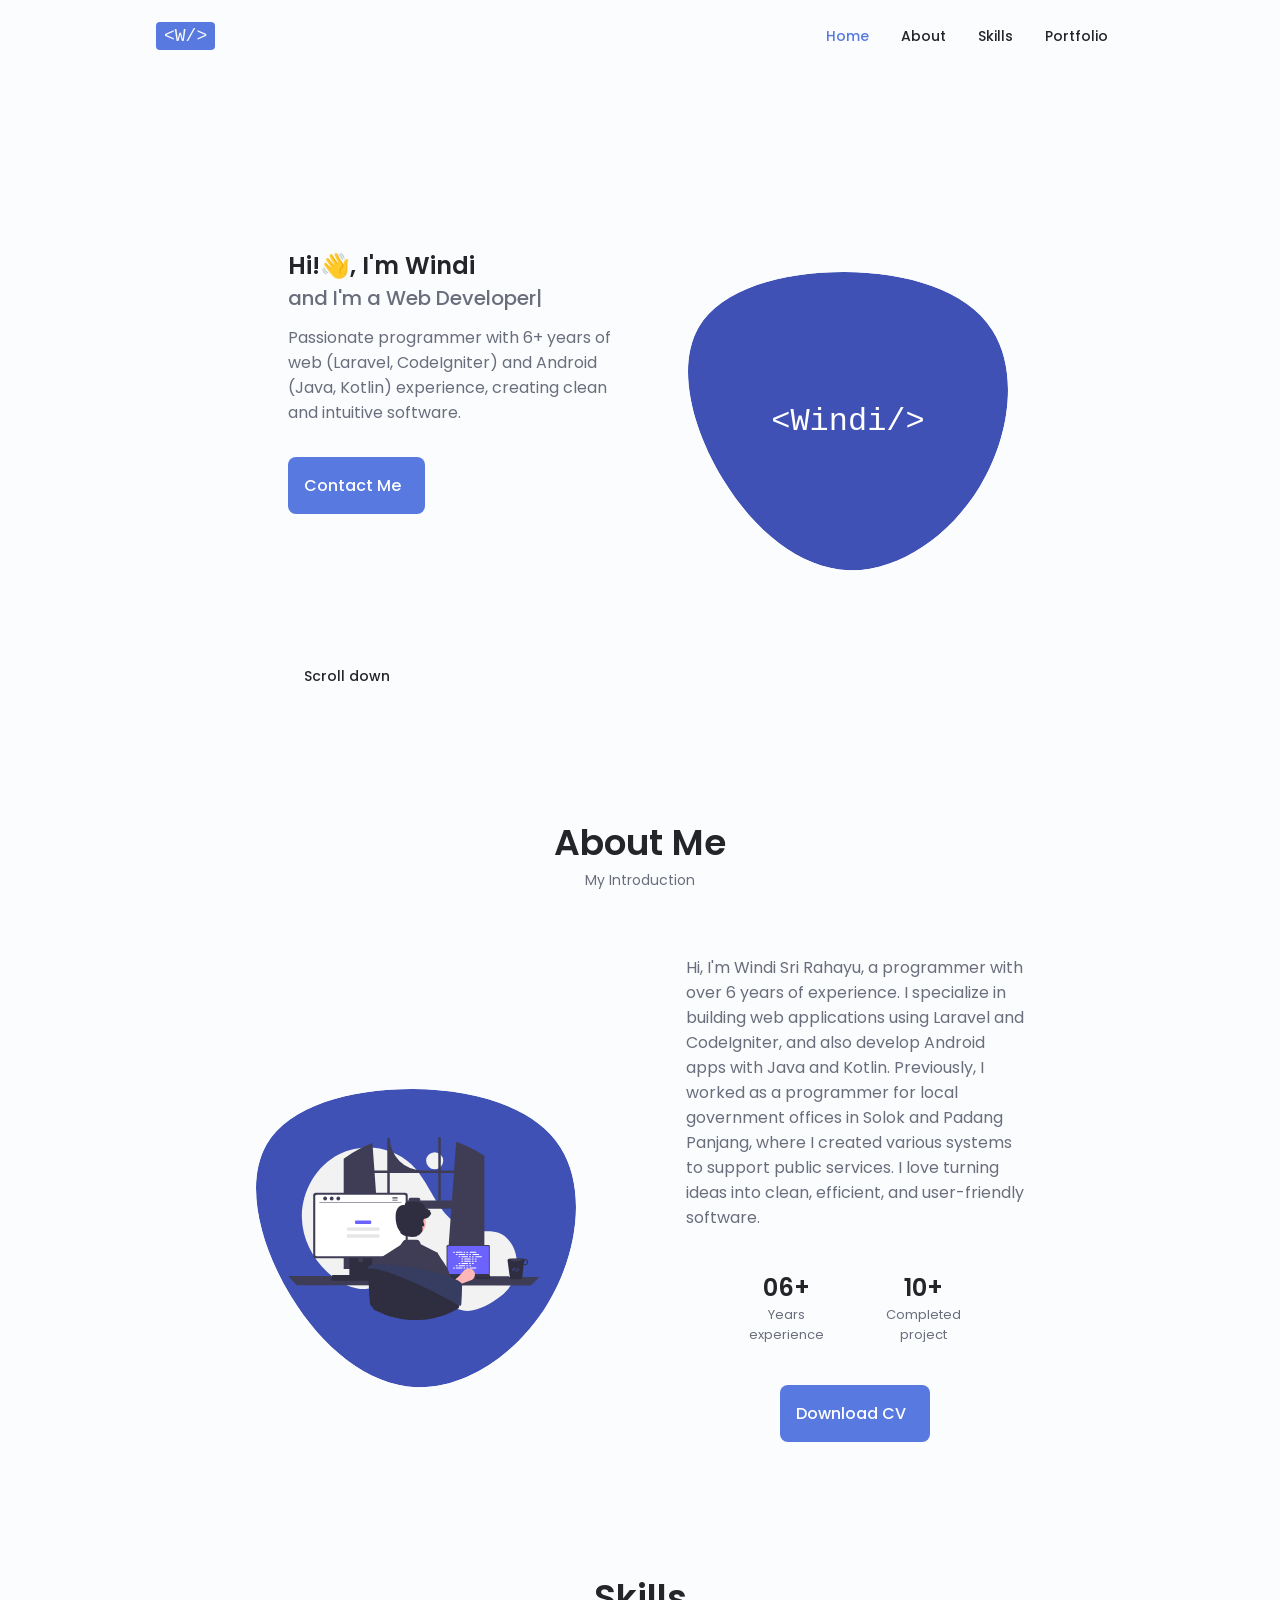
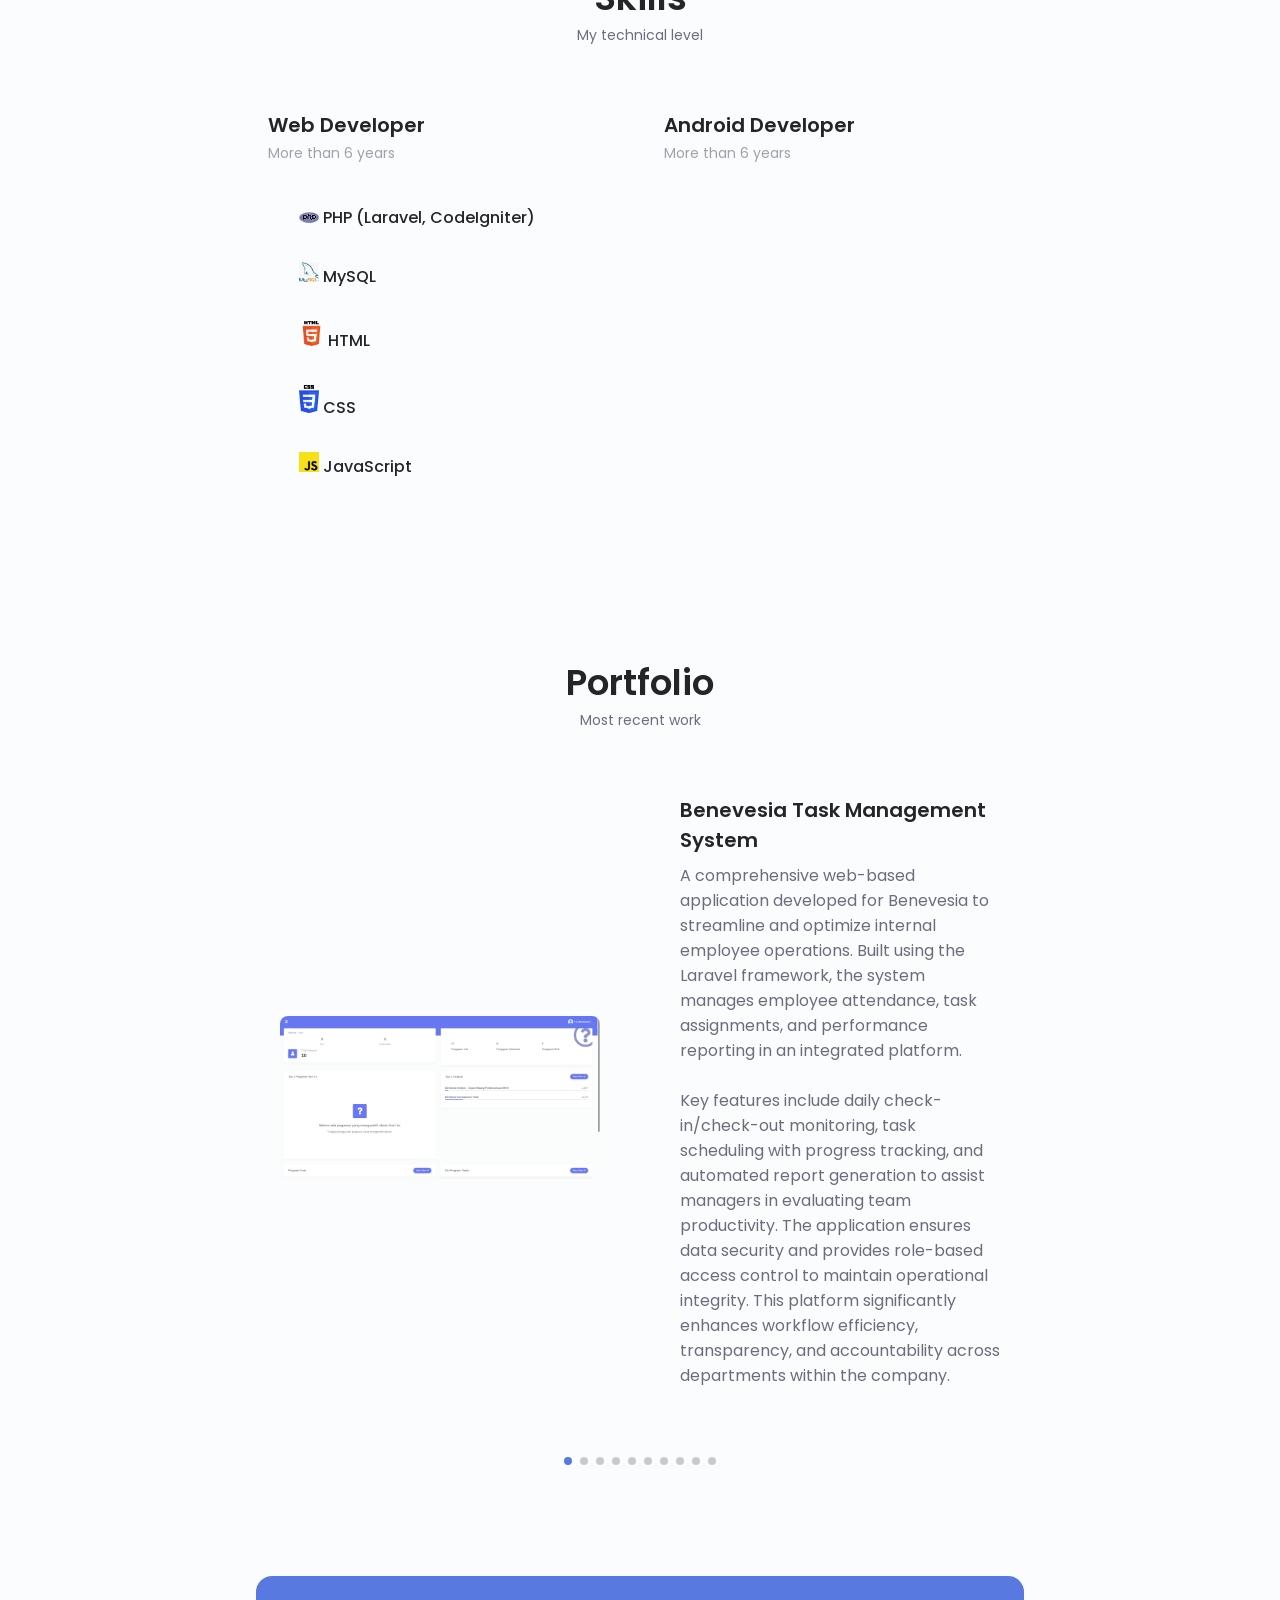
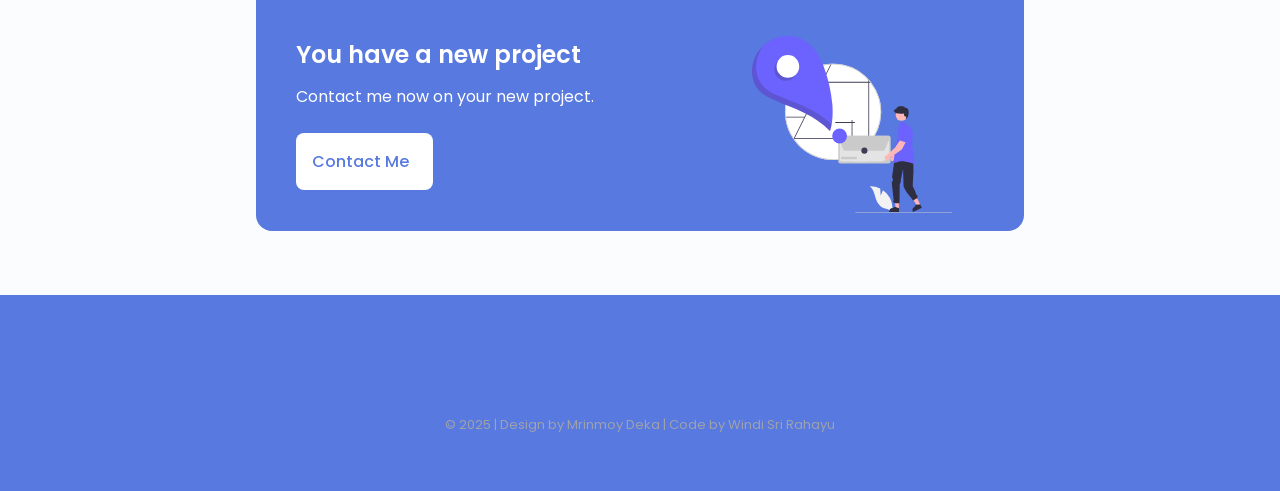
==== index.html @ ef45def8 "first commit" ====
<!DOCTYPE html>
<html lang="en">

<head>
    <meta charset="UTF-8" />
    <meta name="viewport" content="width=device-width, initial-scale=1.0" />
    <meta name="description" content="I'm Windi,and this is my personal portfolio website..">
    <meta name="keywords" content="Windi, Sri, Windi Sri Rahayu ">

    <!--==================== UNICONS ====================-->
    <link rel="stylesheet" href="https://unicons.iconscout.com/release/v4.0.0/css/line.css" />

    <!--==================== SWIPER CSS ====================-->
    <link rel="stylesheet" href="assets/css/swiper-bundle.min.css" />

    <!--==================== CSS ====================-->
    <link rel="stylesheet" href="assets/css/style.css" />

    <title>Windi Sri Rahayu</title>

    <!--==================== Favicon ====================-->
    <link rel="icon" href="assets/img/logo.svg" type="image/svg+xml">


    <!--==================== Animate on scroll CDN ====================-->
    <link rel="stylesheet" href="https://unpkg.com/aos@next/dist/aos.css" />
    <style type="text/css">
        .code-logo {
            font-family: monospace; /* mirip font code */
            background: var(--first-color);    /* background mirip code block */
            color: #f8f8f2;         /* warna teks terang */
            padding: 4px 8px;
            border-radius: 4px;
            font-size: 18px;
        }

        .avatar-circle {
          width: 150px;
          height: 150px;
          background: #3f51b5;
          color: white;
          font-family: monospace;
          font-size: 64px;
          font-weight: bold;
          border-radius: 50%;
          display: flex;
          justify-content: center;
          align-items: center;
        }



    </style>
</head>

<body>
    
    <!--==================== HEADER ====================-->
    <header class="header" id="header">
        <nav class="nav container">
           <a href="#" class="nav__logo code-logo">&lt;W/&gt;</a>

            <div data-aos="fade-in" class="nav__menu" id="nav-menu">
                <ul class="nav__list grid">
                    <li class="nav__items">
                        <a href="#home" class="nav__link active-link">
                            <i class="uil uil-estate nav__icon"></i> Home
                        </a>
                    </li>

                    <li class="nav__items">
                        <a href="#about" class="nav__link ">
                            <i class="uil uil-user nav__icon"></i> About
                        </a>
                    </li>

                    <li class="nav_items">
                        <a href="#skills" class="nav__link ">
                            <i class="uil uil-file nav__icon"></i> Skills
                        </a>
                    </li>

                  

                    <li class="nav__items">
                        <a href="#portfolio" class="nav__link ">
                            <i class="uil uil-scenery nav__icon"></i> Portfolio
                        </a>
                    </li>

                   
                </ul>
                <i class="uil uil-times nav__close" id="nav-close"></i>
            </div>

            <div class="nav__btns">
                <!--Theme Change button-->
                <i class="uil uil-moon change-theme" id="theme-button"></i>

                <div class="nav__toggle" id="nav-toggle">
                    <i class="uil uil-apps"></i>
                </div>
            </div>
        </nav>
    </header>

    <!--==================== MAIN ====================-->
    <main class="main">
        <!--==================== HOME ====================-->
        <section class="home section" id="home">
            <div data-aos="fade-left" class="home__container container grid">
                <div class="home__content grid">
                    <div class="home__social">
                        <a href="https://www.linkedin.com/in/windi-sri-rahayu-22ba0710b/"
                            target="_blank" class="home__social-icon">
                           <i class="uil uil-linkedin"></i>
                        </a>
                        <a href="https://github.com/windyrahayu45" target="_blank" class="home__social-icon">
                            <i class="uil uil-github-alt"></i>
                        </a>

                        <a href="mailto:windyrahayuuu@email.com" target="_blank" class="home__social-icon">
                            <i class="uil uil-envelope"></i>
                        </a>

                        <a href="https://wa.me/6282378394245" target="_blank" class="home__social-icon">
                            <i class="uil uil-whatsapp"></i>
                        </a>

                        
                    </div>

                    <div data-aos="fade-right" class="home__img">
                        <!-- <svg class="home__blob" viewBox="0 0 200 187" xmlns="http://www.w3.org/2000/svg"
                            xmlns:xlink="http://www.w3.org/1999/xlink">
                            <mask id="mask0" mask-type="alpha">
                                <path d="M190.312 36.4879C206.582 62.1187 201.309 102.826 182.328 134.186C163.346 165.547 
                                130.807 187.559 100.226 186.353C69.6454 185.297 41.0228 161.023 21.7403 129.362C2.45775 
                                97.8511 -7.48481 59.1033 6.67581 34.5279C20.9871 10.1032 59.7028 -0.149132 97.9666 
                                0.00163737C136.23 0.303176 174.193 10.857 190.312 36.4879Z" />
                            </mask>
                            <g mask="url(#mask0)">
                                <path d="M190.312 36.4879C206.582 62.1187 201.309 102.826 182.328 134.186C163.346 
                                165.547 130.807 187.559 100.226 186.353C69.6454 185.297 41.0228 161.023 21.7403 
                                129.362C2.45775 97.8511 -7.48481 59.1033 6.67581 34.5279C20.9871 10.1032 59.7028 
                                -0.149132 97.9666 0.00163737C136.23 0.303176 174.193 10.857 190.312 36.4879Z" />

                                <image class="home__blob-img" x="12" y="18" href="assets/img/perfil.png" />
                               
                            </g>
                        </svg> -->
                        <svg class="home__blob" viewBox="0 0 200 187" xmlns="http://www.w3.org/2000/svg">
                            <mask id="mask0" mask-type="alpha">
                                <path d="M190.312 36.4879C206.582 62.1187 201.309 102.826 182.328 134.186C163.346 165.547 
                                130.807 187.559 100.226 186.353C69.6454 185.297 41.0228 161.023 21.7403 129.362C2.45775 
                                97.8511 -7.48481 59.1033 6.67581 34.5279C20.9871 10.1032 59.7028 -0.149132 97.9666 
                                0.00163737C136.23 0.303176 174.193 10.857 190.312 36.4879Z" />
                            </mask>
                            <g mask="url(#mask0)">
                                <path d="M190.312 36.4879C206.582 62.1187 201.309 102.826 182.328 134.186C163.346 
                                165.547 130.807 187.559 100.226 186.353C69.6454 185.297 41.0228 161.023 21.7403 
                                129.362C2.45775 97.8511 -7.48481 59.1033 6.67581 34.5279C20.9871 10.1032 59.7028 
                                -0.149132 97.9666 0.00163737C136.23 0.303176 174.193 10.857 190.312 36.4879Z" fill="#3f51b5"/>
                                
                                <text x="50%" y="50%" text-anchor="middle" dominant-baseline="middle" 
                                      font-size="20" font-family="monospace" fill="white">&lt;Windi/&gt;</text>
                            </g>
                        </svg>
                    </div>

                    <div class="home__data">
                        <h1 class="home_title">Hi!<span class="wave">👋</span>, I'm Windi</h1>
                        <h3 class="home__subtitle">
                            and I'm <span class="auto-input"></span>
                        </h3>
                        <p class="home__description">
                            Passionate programmer with 6+ years of web (Laravel, CodeIgniter) and Android (Java, Kotlin) experience, creating clean and intuitive software.
                        </p>

                        <a href="https://wa.me/6282378394245" target="_blank" class="button button--flex">
                            Contact Me <i class="uil uil-message button__icon"></i>
                        </a>
                    </div>
                </div>

                <div class="home__scroll">
                    <a href="#about" class="home__scroll-button button--flex">
                        <i class="uil uil-mouse-alt home__scroll-mouse"></i>
                        <span class="home__scroll-name"> Scroll down</span>
                        <i class="uil uil-arrow-down home__scroll-arrow"></i>
                    </a>
                </div>
            </div>
        </section>

        <!--==================== ABOUT ====================-->
        <section class="about section" id="about">
            <h2 class="section__title">About Me</h2>
            <span class="section__subtitle"> My Introduction</span>

            <div data-aos="fade-left" class="about__container container grid">
               <div class="about__img">
                    <svg viewBox="0 0 200 187" xmlns="http://www.w3.org/2000/svg" class="home__blob">
                        <mask id="mask0" mask-type="alpha">
                            <path d="M190.312 36.4879C206.582 62.1187 201.309 102.826 
                                182.328 134.186C163.346 165.547 130.807 187.559 
                                100.226 186.353C69.6454 185.297 41.0228 161.023 
                                21.7403 129.362C2.45775 97.8511 -7.48481 59.1033 
                                6.67581 34.5279C20.9871 10.1032 59.7028 -0.149132 
                                97.9666 0.00163737C136.23 0.303176 174.193 10.857 
                                190.312 36.4879Z" />
                        </mask>
                        <g mask="url(#mask0)">
                            <path d="M190.312 36.4879C206.582 62.1187 201.309 102.826 
                                182.328 134.186C163.346 165.547 130.807 187.559 
                                100.226 186.353C69.6454 185.297 41.0228 161.023 
                                21.7403 129.362C2.45775 97.8511 -7.48481 59.1033 
                                6.67581 34.5279C20.9871 10.1032 59.7028 -0.149132 
                                97.9666 0.00163737C136.23 0.303176 174.193 10.857 
                                190.312 36.4879Z" fill="#3f51b5"/>

                            <!-- SVG logo programmer di embed di sini -->
                           <g transform="scale(0.2) translate(100, 150)">
                                <path fill="#6c63ff" d="M...Z" />
                                <path fill="#f2f2f2" d="M...Z" />
                                <svg xmlns="http://www.w3.org/2000/svg" width="786.81995" height="572.25773" viewBox="0 0 786.81995 572.25773" xmlns:xlink="http://www.w3.org/1999/xlink" role="img" artist="Katerina Limpitsouni" source="https://undraw.co/"><circle cx="458.32136" cy="74.18162" r="26.70075" fill="#f2f2f2"/><path d="M872.03753,661.02307c39.6877-30.22889,58.64352-81.02546,46.77635-129.48234q-.44231-1.806-.93367-3.6038c-7.86742-28.76343-27.33167-56.10058-55.7-65.29129-23.81971-7.71694-49.81962-1.78274-74.66936-4.85149-48.78136-6.02417-86.60057-45.494-113.21115-86.81933-26.61064-41.32546-47.06182-87.58331-82.42157-121.72413-58.28479-56.27536-153.36192-68.39149-225.62671-31.76044C293.98673,254.12142,247.95487,335.39062,249.918,416.38554c1.96322,80.995,50.04632,158.43176,119.87492,199.517,25.65222,15.093,55.32138,25.78522,84.84826,22.04377,25.62011-3.24641,48.89908-17.01264,74.39861-21.09959,40.09115-6.42568,79.92687,11.70084,114.60268,32.82375,34.67571,21.12288,68.17007,46.15988,107.57436,55.95242C789.47831,715.13139,836.88051,687.80109,872.03753,661.02307Z" transform="translate(-206.59003 -163.87113)" fill="#f2f2f2"/><path d="M815.016,219.19108c-.87006-.58-1.75-1.13-2.62006-1.69a380.24008,380.24008,0,0,0-80.31-38.93l-6.54,90.22h-41.46v-103.39c-2.61-.54-5.24-1.05-7.87-1.53v104.92H626.94587A102.26992,102.26992,0,0,1,524.67595,166.5212v-.0001c-2.64.57-5.26,1.18-7.88,1.83v100.44h-40.13l-6.23-86.03a380.8581,380.8581,0,0,0-81.94,43.53c-.44.3-.88.61-1.31.91-2.21,1.55-4.39,3.13-6.56,4.73v344.19h118.27l-2.09-28.95-11.5-158.95h231.59l-11.5,158.95-2.09,28.95h116.96v-353.45Q817.65591,220.90114,815.016,219.19108Zm-298.22,142.78h-33.39l-6.17-85.3h39.56Zm159.42,0h-56.08v-1.69a6.17975,6.17975,0,0,0-6.19-6.18h-24.38a6.17757,6.17757,0,0,0-6.18,6.18v1.69h-58.71v-85.3h151.54Zm7.87,0v-85.3h40.89l-6.17,85.3Z" transform="translate(-206.59003 -163.87113)" fill="#3f3d56"/><path d="M206.59,598.16193a289.0029,289.0029,0,0,0,28.12,28.95l730.58,1a289.0029,289.0029,0,0,0,28.12-28.95Z" transform="translate(-206.59003 -163.87113)" fill="#3f3d56"/><path d="M702.01993,505.46245v85.704a4.12233,4.12233,0,0,0,4.11906,4.11907H833.14348a4.12232,4.12232,0,0,0,4.11907-4.11907v-85.704a4.12433,4.12433,0,0,0-4.11907-4.11452H706.139A4.12434,4.12434,0,0,0,702.01993,505.46245Z" transform="translate(-206.59003 -163.87113)" fill="#3f3d56"/><path d="M704.99939,506.52881V590.1092a2.20523,2.20523,0,0,0,2.20141,2.20141H832.08626a2.20522,2.20522,0,0,0,2.20141-2.20141V506.52881a2.20621,2.20621,0,0,0-2.20141-2.206H707.2008A2.20623,2.20623,0,0,0,704.99939,506.52881Z" transform="translate(-206.59003 -163.87113)" fill="#6c63ff"/><path d="M699.36376,607.881a2.46985,2.46985,0,0,0,1.94346.92984H837.29917a2.5024,2.5024,0,0,0,2.44606-3.0157l-2.111-10.02722a2.50694,2.50694,0,0,0-1.55811-1.81784,2.42467,2.42467,0,0,0-.888-.1675H703.40985a2.42446,2.42446,0,0,0-.888.1675,2.50671,2.50671,0,0,0-1.55811,1.81784l-2.111,10.02722A2.5005,2.5005,0,0,0,699.36376,607.881Z" transform="translate(-206.59003 -163.87113)" fill="#2f2e41"/><rect x="830.03379" y="595.58843" width="4.18849" height="2.51309" rx="0.48819" transform="translate(1457.66604 1029.81882) rotate(-180)" fill="#3f3d56"/><rect x="821.65681" y="595.58843" width="4.18849" height="2.51309" rx="0.48819" transform="translate(1440.91208 1029.81882) rotate(-180)" fill="#3f3d56"/><rect x="813.27982" y="595.58843" width="4.18849" height="2.51309" rx="0.48819" transform="translate(1424.15811 1029.81882) rotate(-180)" fill="#3f3d56"/><rect x="804.90284" y="595.58843" width="4.18849" height="2.51309" rx="0.48819" transform="translate(1407.40415 1029.81882) rotate(-180)" fill="#3f3d56"/><rect x="796.52586" y="595.58843" width="4.18849" height="2.51309" rx="0.48819" transform="translate(1390.65018 1029.81882) rotate(-180)" fill="#3f3d56"/><rect x="788.14888" y="595.58843" width="4.18849" height="2.51309" rx="0.48819" transform="translate(1373.89622 1029.81882) rotate(-180)" fill="#3f3d56"/><rect x="779.7719" y="595.58843" width="4.18849" height="2.51309" rx="0.48819" transform="translate(1357.14226 1029.81882) rotate(-180)" fill="#3f3d56"/><rect x="771.39491" y="595.58843" width="4.18849" height="2.51309" rx="0.48819" transform="translate(1340.38829 1029.81882) rotate(-180)" fill="#3f3d56"/><rect x="763.01793" y="595.58843" width="4.18849" height="2.51309" rx="0.48819" transform="translate(1323.63433 1029.81882) rotate(-180)" fill="#3f3d56"/><rect x="754.64095" y="595.58843" width="4.18849" height="2.51309" rx="0.48819" transform="translate(1306.88037 1029.81882) rotate(-180)" fill="#3f3d56"/><rect x="746.26397" y="595.58843" width="4.18849" height="2.51309" rx="0.48819" transform="translate(1290.1264 1029.81882) rotate(-180)" fill="#3f3d56"/><rect x="737.88699" y="595.58843" width="4.18849" height="2.51309" rx="0.48819" transform="translate(1273.37244 1029.81882) rotate(-180)" fill="#3f3d56"/><rect x="729.51001" y="595.58843" width="4.18849" height="2.51309" rx="0.48819" transform="translate(1256.61847 1029.81882) rotate(-180)" fill="#3f3d56"/><rect x="721.13302" y="595.58843" width="4.18849" height="2.51309" rx="0.48819" transform="translate(1239.86451 1029.81882) rotate(-180)" fill="#3f3d56"/><rect x="712.75604" y="595.58843" width="4.18849" height="2.51309" rx="0.48819" transform="translate(1223.11055 1029.81882) rotate(-180)" fill="#3f3d56"/><rect x="704.37906" y="595.58843" width="4.18849" height="2.51309" rx="0.48819" transform="translate(1206.35658 1029.81882) rotate(-180)" fill="#3f3d56"/><rect x="830.13277" y="599.77692" width="4.18849" height="2.51309" rx="0.48819" transform="translate(1457.86401 1038.1958) rotate(-180)" fill="#3f3d56"/><rect x="821.75579" y="599.77692" width="4.18849" height="2.51309" rx="0.48819" transform="translate(1441.11005 1038.1958) rotate(-180)" fill="#3f3d56"/><rect x="813.37881" y="599.77692" width="4.18849" height="2.51309" rx="0.48819" transform="translate(1424.35608 1038.1958) rotate(-180)" fill="#3f3d56"/><rect x="805.00183" y="599.77692" width="4.18849" height="2.51309" rx="0.48819" transform="translate(1407.60212 1038.1958) rotate(-180)" fill="#3f3d56"/><rect x="796.62485" y="599.77692" width="4.18849" height="2.51309" rx="0.48819" transform="translate(1390.84816 1038.1958) rotate(-180)" fill="#3f3d56"/><rect x="788.24786" y="599.77692" width="4.18849" height="2.51309" rx="0.48819" transform="translate(1374.09419 1038.1958) rotate(-180)" fill="#3f3d56"/><rect x="779.87088" y="599.77692" width="4.18849" height="2.51309" rx="0.48819" transform="translate(1357.34023 1038.1958) rotate(-180)" fill="#3f3d56"/><rect x="771.4939" y="599.77692" width="4.18849" height="2.51309" rx="0.48819" transform="translate(1340.58627 1038.1958) rotate(-180)" fill="#3f3d56"/><rect x="763.11692" y="599.77692" width="4.18849" height="2.51309" rx="0.48819" transform="translate(1323.8323 1038.1958) rotate(-180)" fill="#3f3d56"/><rect x="754.73994" y="599.77692" width="4.18849" height="2.51309" rx="0.48819" transform="translate(1307.07834 1038.1958) rotate(-180)" fill="#3f3d56"/><rect x="746.36295" y="599.77692" width="4.18849" height="2.51309" rx="0.48819" transform="translate(1290.32437 1038.1958) rotate(-180)" fill="#3f3d56"/><rect x="737.98597" y="599.77692" width="4.18849" height="2.51309" rx="0.48819" transform="translate(1273.57041 1038.1958) rotate(-180)" fill="#3f3d56"/><rect x="729.60899" y="599.77692" width="4.18849" height="2.51309" rx="0.48819" transform="translate(1256.81645 1038.1958) rotate(-180)" fill="#3f3d56"/><rect x="721.23201" y="599.77692" width="4.18849" height="2.51309" rx="0.48819" transform="translate(1240.06248 1038.1958) rotate(-180)" fill="#3f3d56"/><rect x="712.85503" y="599.77692" width="4.18849" height="2.51309" rx="0.48819" transform="translate(1223.30852 1038.1958) rotate(-180)" fill="#3f3d56"/><rect x="704.47805" y="599.77692" width="4.18849" height="2.51309" rx="0.48819" transform="translate(1206.55456 1038.1958) rotate(-180)" fill="#3f3d56"/><rect x="760.60382" y="604.80311" width="33.50793" height="2.51309" rx="0.48819" transform="translate(1348.12555 1048.24818) rotate(-180)" fill="#3f3d56"/><rect x="515.63106" y="358.73707" width="5.96585" height="3.12216" rx="1.56108" fill="#fff"/><rect x="548.15407" y="358.73707" width="5.96585" height="3.12216" rx="1.56108" fill="#fff"/><rect x="557.36892" y="358.73707" width="5.96585" height="3.12216" rx="1.56108" fill="#fff"/><rect x="524.47742" y="358.4768" width="20.79613" height="3.12216" rx="1.56108" fill="#fff"/><rect x="567.84144" y="358.4768" width="20.79613" height="3.12216" rx="1.56108" fill="#fff"/><rect x="524.30386" y="365.78373" width="5.96585" height="3.12216" rx="1.56108" fill="#fff"/><rect x="556.82687" y="365.78373" width="5.96585" height="3.12216" rx="1.56108" fill="#fff"/><rect x="566.04172" y="365.78373" width="5.96585" height="3.12216" rx="1.56108" fill="#fff"/><rect x="533.15023" y="365.52345" width="20.79613" height="3.12216" rx="1.56108" fill="#fff"/><rect x="576.51424" y="365.52345" width="20.79613" height="3.12216" rx="1.56108" fill="#fff"/><rect x="532.97666" y="372.83038" width="5.96585" height="3.12216" rx="1.56108" fill="#fff"/><rect x="565.49967" y="372.83038" width="5.96585" height="3.12216" rx="1.56108" fill="#fff"/><rect x="574.71453" y="372.83038" width="5.96585" height="3.12216" rx="1.56108" fill="#fff"/><rect x="541.82303" y="372.57011" width="20.79613" height="3.12216" rx="1.56108" fill="#fff"/><rect x="585.18704" y="372.57011" width="20.79613" height="3.12216" rx="1.56108" fill="#fff"/><rect x="541.64947" y="379.87703" width="5.96585" height="3.12216" rx="1.56108" fill="#fff"/><rect x="574.17248" y="379.87703" width="5.96585" height="3.12216" rx="1.56108" fill="#fff"/><rect x="583.38733" y="379.87703" width="5.96585" height="3.12216" rx="1.56108" fill="#fff"/><rect x="550.49583" y="379.61676" width="20.79613" height="3.12216" rx="1.56108" fill="#fff"/><rect x="548.15407" y="407.89751" width="5.96585" height="3.12216" rx="1.56108" fill="#fff"/><rect x="557.36892" y="407.89751" width="5.96585" height="3.12216" rx="1.56108" fill="#fff"/><rect x="567.84144" y="408.15779" width="20.79613" height="3.12216" rx="1.56108" fill="#fff"/><rect x="515.63106" y="407.89751" width="5.96585" height="3.12216" rx="1.56108" fill="#fff"/><rect x="524.47742" y="408.15779" width="20.79613" height="3.12216" rx="1.56108" fill="#fff"/><rect x="524.30386" y="400.85086" width="5.96585" height="3.12216" rx="1.56108" fill="#fff"/><rect x="556.82687" y="400.85086" width="5.96585" height="3.12216" rx="1.56108" fill="#fff"/><rect x="566.04172" y="400.85086" width="5.96585" height="3.12216" rx="1.56108" fill="#fff"/><rect x="533.15023" y="401.11113" width="20.79613" height="3.12216" rx="1.56108" fill="#fff"/><rect x="532.97666" y="393.80421" width="5.96585" height="3.12216" rx="1.56108" fill="#fff"/><rect x="565.49967" y="393.80421" width="5.96585" height="3.12216" rx="1.56108" fill="#fff"/><rect x="574.71453" y="393.80421" width="5.96585" height="3.12216" rx="1.56108" fill="#fff"/><rect x="541.82303" y="394.06448" width="20.79613" height="3.12216" rx="1.56108" fill="#fff"/><rect x="541.64947" y="386.75755" width="5.96585" height="3.12216" rx="1.56108" fill="#fff"/><rect x="574.17248" y="386.75755" width="5.96585" height="3.12216" rx="1.56108" fill="#fff"/><rect x="583.38733" y="386.75755" width="5.96585" height="3.12216" rx="1.56108" fill="#fff"/><rect x="550.49583" y="387.01783" width="20.79613" height="3.12216" rx="1.56108" fill="#fff"/><path d="M711.50727,654.35273l-13.34954-21.10162,41.902-33.40283,17.29534-19.16107a19.16138,19.16138,0,0,1,32.418,6.8279h0a19.16136,19.16136,0,0,1-11.57015,23.991l-27.3488,10.07535Z" transform="translate(-206.59003 -163.87113)" fill="#ffb6b6"/><path d="M398.28,501.35193v102.56h71.85v-102.56a3.448,3.448,0,0,0-2.43-3.3,3.1749,3.1749,0,0,0-1.03-.16H401.75A3.46328,3.46328,0,0,0,398.28,501.35193Zm28.04,35.24a7.67033,7.67033,0,0,1,15.34,0v11.9a7.6701,7.6701,0,0,1-15.34,0Z" transform="translate(-206.59003 -163.87113)" fill="#2f2e41"/><path d="M398.06006,600.632v9.89a1.94622,1.94622,0,0,0,1.93,1.94h68.43a1.93972,1.93972,0,0,0,1.93-1.94v-9.89Z" transform="translate(-206.59003 -163.87113)" fill="#3f3d56"/><path d="M285.25,346.832V534.09192a9.00714,9.00714,0,0,0,9,9h277.5a9.0071,9.0071,0,0,0,9-9V346.832a9.01147,9.01147,0,0,0-9-8.99H294.25A9.01151,9.01151,0,0,0,285.25,346.832Z" transform="translate(-206.59003 -163.87113)" fill="#3f3d56"/><path d="M291.76,349.16193v182.62a4.81833,4.81833,0,0,0,4.81,4.81H569.44a4.81829,4.81829,0,0,0,4.81-4.81v-182.62a4.82047,4.82047,0,0,0-4.81-4.82H296.57A4.82051,4.82051,0,0,0,291.76,349.16193Z" transform="translate(-206.59003 -163.87113)" fill="#fff"/><path d="M342.4,611.79193a2.9484,2.9484,0,0,0,2.32,1.11h162.34a2.98725,2.98725,0,0,0,2.92-3.6l-2.52-11.97a2.99264,2.99264,0,0,0-1.86-2.17,2.89454,2.89454,0,0,0-1.06-.19995H347.23a2.8943,2.8943,0,0,0-1.06.19995,2.99239,2.99239,0,0,0-1.86,2.17l-2.52,11.97A2.985,2.985,0,0,0,342.4,611.79193Z" transform="translate(-206.59003 -163.87113)" fill="#2f2e41"/><path d="M560.58451,369.49866H305.26115a1.0156,1.0156,0,0,1,0-2.0307H560.58451a1.0156,1.0156,0,0,1,0,2.0307Z" transform="translate(-206.59003 -163.87113)" fill="#3f3d56"/><ellipse cx="116.05131" cy="192.32963" rx="5.95043" ry="6.08304" fill="#3f3d56"/><ellipse cx="136.60733" cy="192.32963" rx="5.95043" ry="6.08304" fill="#3f3d56"/><ellipse cx="157.16336" cy="192.32963" rx="5.95043" ry="6.08304" fill="#3f3d56"/><path d="M548.20637,351.622h-14.6a1.1053,1.1053,0,0,0,0,2.21h14.6a1.10511,1.10511,0,0,0,0-2.21Z" transform="translate(-206.59003 -163.87113)" fill="#3f3d56"/><path d="M548.20637,355.772h-14.6a1.10527,1.10527,0,0,0,0,2.21h14.6a1.10508,1.10508,0,0,0,0-2.21Z" transform="translate(-206.59003 -163.87113)" fill="#3f3d56"/><path d="M548.20637,359.92194h-14.6a1.1053,1.1053,0,0,0,0,2.21h14.6a1.10511,1.10511,0,0,0,0-2.21Z" transform="translate(-206.59003 -163.87113)" fill="#3f3d56"/><path d="M900.18575,604.97238a6.41621,6.41621,0,0,0,6.1831,4.331l26.49183-.68178a6.3285,6.3285,0,0,0,5.98085-4.657l3.74888-40.08721a9.79409,9.79409,0,0,0,4.23793.87079,9.66133,9.66133,0,1,0-.4849-19.31658,8.18393,8.18393,0,0,0-1.73618.18056,6.54764,6.54764,0,0,0-4.87405-2.103l-40.75051,1.05229a5.85294,5.85294,0,0,0-1.00519.1248,6.36455,6.36455,0,0,0-4.87318,8.26464Zm43.17345-43.81684,2.66764-9.55274a6.50649,6.50649,0,0,0,.02036-3.37458c.12944-.00034.24363-.06169.37307-.062a6.91049,6.91049,0,0,1,.32357,13.81714A6.50527,6.50527,0,0,1,943.3592,561.15554Z" transform="translate(-206.59003 -163.87113)" fill="#2f2e41"/><path d="M897.97751,544.68623c.86818,4.96412,10.62909,8.45387,22.36585,7.84729,10.79271-.49726,19.61745-4.287,21.23421-8.7785a6.02511,6.02511,0,0,0-1.84436-.24588l-40.75051,1.05229A5.85294,5.85294,0,0,0,897.97751,544.68623Z" transform="translate(-206.59003 -163.87113)" fill="#3f3d56"/><path d="M922.49438,582.94415a.49659.49659,0,0,0,.15091-.06642l5.75315-3.76566a.49923.49923,0,0,0,.00032-.83621l-5.97978-3.91667a.49972.49972,0,1,0-.54792.83585l5.34091,3.49818-5.114,3.34794a.49991.49991,0,0,0,.39637.903Z" transform="translate(-206.59003 -163.87113)" fill="#6c63ff"/><path d="M913.40762,583.36319a.5.5,0,0,0,.12608-.91842l-5.30306-3.04034,5.1256-3.80723a.49963.49963,0,1,0-.596-.80208l-5.73862,4.26265a.49951.49951,0,0,0,.04918.83476l5.96525,3.41968A.4997.4997,0,0,0,913.40762,583.36319Z" transform="translate(-206.59003 -163.87113)" fill="#6c63ff"/><path d="M921.92215,586.24416a.48233.48233,0,0,0,.137-.05785.49976.49976,0,0,0,.16752-.68714l-8.15548-13.40836a.50026.50026,0,0,0-.85442.52058l8.15548,13.40835A.50035.50035,0,0,0,921.92215,586.24416Z" transform="translate(-206.59003 -163.87113)" fill="#6c63ff"/><rect x="209.38454" y="260.82713" width="50.71916" height="10.8457" rx="3.26417" fill="#6c63ff"/><rect x="183.62601" y="282.51852" width="102.23622" height="10.8457" rx="3.26417" fill="#e6e6e6"/><rect x="183.62601" y="304.20991" width="102.23622" height="10.8457" rx="3.26417" fill="#e6e6e6"/><path d="M497.30123,540.717l.21675.68444.01142.02283,6.52515,19.838,7.50627,22.86094,14.1227,42.96133.13688,6.67346v.02283l1.04949,53.6845-2.90894,7.2781,3.274,11.93237s-1.50582-18.037-9.5824-7.67884c-4.57448,5.8864-9.92468,11.90961-14.31668,17.55642q9.59964,3.88436,19.50716,7.0271c1.426.45633,2.86334.88983,4.30071,1.32333q.46194.13692.924.27377a266.86342,266.86342,0,0,0,67.35086,10.82587c1.18637.03425,2.35.057,3.47932.07986.39932.01142.78714.02284,1.175.02284,1.27765.01142,2.54389.02277,3.82154.02277q3.86721,0,7.70018-.11405a266.85337,266.85337,0,0,0,56.09149-7.58613c-.12547-7.58606-.46768-16.44984-.9582-25.91819-.22817-4.64293-5.3502-9.67369-5.65823-14.53336-.21675-3.65047,4.38057-7.08419,4.141-10.79169-1.55143-22.82675-3.49075-14.06417-4.92813-30.22882q-.22245-2.37852-.41066-4.55165c-.924-10.381-1.56284-16.872-1.56284-16.872l6.13733-38.68338,9.6395-60.73442-.74153-1.22063-.83274-.41066-50.844-25.16532-2.76064-7.07276a10.97881,10.97881,0,0,0-10.14143-6.94731l-33.4929-.13688a10.93117,10.93117,0,0,0-8.90946,4.52888l-9.069,12.55978Z" transform="translate(-206.59003 -163.87113)" fill="#3f3d56"/><path d="M533.40653,617.52479,525.8204,633.758l-5.179,11.08822-8.90939,46.646-4.46044,4.73414L503.45,679.467l-39.99772,8.88094c-1.31191-7.28951-.3512.24662-1.16117-7.75009.22817-.22817.46768-.45634.70727-.68451.63882-.59322,1.175-1.15218,1.1636-1.68831-.45633-27.58374.9126-74.52633,12.34311-102.96564a60.05328,60.05328,0,0,1,7.02709-13.1074c.22817-.308.44492-.61606.66167-.924,5.27034-7.3808,8.60136-14.64748,13.32415-19.81511v-.01142a.53028.53028,0,0,0,.07986-.07987.157.157,0,0,0,.04561-.03425l32.44341-17.20272,1.39177,39.10546.99247,28.10851Z" transform="translate(-206.59003 -163.87113)" fill="#3f3d56"/><path d="M650.3914,622.13549l9.476,20.275,3.30742,7.06091,8.90681,46.64162,4.44575,4.72264,3.83039-16.75524,1.7998-.36918,32.4585-6.72243,9.46058,30.04631a17.984,17.984,0,0,0-3.26122-22.50556c-.64606-.58457-1.18444-1.15373-1.16913-1.69211.53847-32.4431-1.446-91.68363-19.36733-116.06588-5.69179-7.73777-9.1068-15.44474-14.07562-20.82885-.0154-.0153-.0154-.0307-.03071-.0307L674.0814,526.1139l-.73836-1.21533-.83066-.41528Z" transform="translate(-206.59003 -163.87113)" fill="#3f3d56"/><circle id="a657ec4b-47ce-4d2a-9c58-81a811696ca9" data-name="Ellipse 5" cx="386.3965" cy="267.20052" r="44.55826" fill="#ffb6b6"/><path d="M653.21227,399.94791a3.75933,3.75933,0,0,0-2.69-1.19l.67-1.86a3.52769,3.52769,0,0,0-3.96-4.7l-2.44.47.23-1.63a3.53387,3.53387,0,0,0-4.73-3.82,3.76631,3.76631,0,0,1-3.24-.23,3.84647,3.84647,0,0,1-1.92-2.61005l-.85-4.1-.09-.22c-4.14-6.9-12.1-11.92-21.84-13.76-8.67005-1.65-17.56-.81-26.13-.02-3.4.32-7.24.68-10.44,2.64-2.72,1.68-5.02,5.04-4.55,8.43-8.45-2.59-17.51,2.58-22,9.1-5.32,7.76-6.19,17.48-6.33,25.08-.38,17.98,3.33,32.69,11,43.73.56.8.7,2.47,1.81,3.03l-.23-.37c1.24.62,2.5,1.62,2.03,2.69-1.35,3.08,7.62,9.89,13.94,12.14,11.53,4.11,26.86,3.76,37.64,2.28l.38-2.55c3.89-.53,6.63-1.54,7.4-3.12,1.36005-1.16,2.52-2.2,3.53-3.16l.01-.01c.02-.02.06-.05.08-.07,4.87-4.67,6-7.32995,6.51-11.37994.49-3.97-.38-8-1.27-11.63,18.74,2.9-7.38-19.96,10.08-24.38a5.434,5.434,0,0,1,.61-.15c.51-.12,1.02-.24,1.51-.38a26.44846,26.44846,0,0,0,6.72-2.87c4.88-2.97,6.49-6.91,9.01-11.35A3.42652,3.42652,0,0,0,653.21227,399.94791Z" transform="translate(-206.59003 -163.87113)" fill="#2f2e41"/><path d="M750.58227,625.3079c-.01,1.75-.03,4.2-.11,7.23q-.015.63-.03,1.29c-.13,5.57-.26,10.24-.47,15.43-.01.36-.02.71-.04,1.07-.28,7.24-.72,15.67-1.48,29.02-1.41,24.66-3.87,3.39-6.34,12.04-.12.43-.25.94-.37,1.54a27.91582,27.91582,0,0,1-1.88,6.33c-1.31.78-2.66,1.53-3.99,2.28-3.79,2.11-7.63995,4.13995-11.51995,6.07-2.18006,1.08-4.37,2.14-6.57,3.16-.35.16-.69.32-1.03.47a270.88715,270.88715,0,0,1-34.75,13.26c-2.32.7-4.63,1.38-6.97,2.01-2.44.68-4.88,1.32-7.35,1.92a266.8933,266.8933,0,0,1-56.09,7.59c-2.55.08-5.12.11-7.7.11-1.28,0-2.54-.01-3.82-.02-.39,0-.78-.01-1.17-.02-1.13-.03-2.3-.05-3.48-.08a266.66307,266.66307,0,0,1-67.35-10.83l-.93-.27c-1.44-.44-2.87-.87-4.3-1.33q-9.90006-3.135-19.51-7.02-7.335-2.955-14.5-6.34a.33861.33861,0,0,1-.12-.06c-1-.46-2.01-.94-3.01-1.43-.13-.07-.27-.14-.41-.21q-5.59506-2.73-11.07-5.72c-3.07-7.05005-7.39-8.4-10.07-14.6a25.87356,25.87356,0,0,1-1.68-5.74c0-.02-.01-.04-.01-.07.28,3.72-1.19-6.6-.01-.04-.01-.12-.02-.25-.03-.4-.03-.36-.06994-.8-.12994-1.35-3.43-33.49-3.21-71.79-4.7-103.35q-.15006-3.06-.31-5.86c-.03-.62-.07-1.23-.11005-1.83.07-.18.15-.37.24-.55a1.002,1.002,0,0,1,.07-.15,1.62294,1.62294,0,0,1,.1-.18c.02-.03.05-.07.07-.1a.91693.91693,0,0,1,.05-.1c.09-.14.19-.29.3-.43.05-.06.09-.11005.14-.16a.80824.80824,0,0,1,.12-.14.637.637,0,0,1,.11-.13c.04-.04.08-.09.13-.13995a.30159.30159,0,0,1,.08-.08,2.03313,2.03313,0,0,1,.26-.25,9.62387,9.62387,0,0,1,1.14-.9c.13995-.09.29-.18.43-.28a19.13528,19.13528,0,0,1,3.17-1.52c.38-.14.76-.27,1.17-.41.15-.04.29-.09.44-.14.22-.07.44-.14.67-.19,1.14-.34,2.37-.63,3.7-.9.16-.03.33-.06.5-.1.24-.05.49-.09.74-.13.34-.06.69-.12,1.04-.18,2.97-.47,6.34-.82,10.06-1.05q.525-.03,1.05-.06c.41-.02.82-.04,1.24-.06.35-.02.71-.03,1.07-.04.35-.02.71-.03,1.08-.04,1.01-.03,2.05-.06,3.11-.08,3.02-.06,6.2-.04,9.54.03,1.55.04,3.13.08,4.75.15.11005,0,.21.01.31.01,1.41.05,2.83.11,4.29.19,1.02.05,2.05.1,3.07995.16.97.06,1.95.12,2.94.19.77.04,1.54.1,2.32.15.66.05,1.32.1,1.98.14l.9.06c.49.04.98.07,1.48.12,1.1.09,2.2.18,3.32.27,1.11.1,2.24.2,3.37.3s2.27.21,3.41.32c.12.01.23.02.34.03,1.04.11005,2.08.21,3.13.32.24.02.49.04.73.07,1.0011.10058,2.02173.21832,3.032.32568.31006.03345.61847.06586.92944.09985.79139.08618,1.57154.16089,2.36847.25446,1.05.12,2.12006.23,3.16.37.81.09,1.62.18,2.43.28,1.27.15,2.56.31,3.85.48.49.06.98.12,1.47.19,3.68.46,7.4.97,11.18,1.5,5.73.81,11.55,1.69,17.41,2.64q8.80509,1.425,17.71,3.01c1.5.27,3,.54,4.51.82q1.02.19491,2.04.38995c1.16.21,2.32.43,3.48.65,1.16.22,2.32.44,3.48.67,1.38.27,2.77.54,4.15.81,9.09,1.8,18.12994,3.72,26.95,5.73,1.45.32995,2.9.67,4.34,1q4.32,1.005,8.56,2.04c.78.18,1.55.37,2.32.56,1.92.48,3.84.96,5.73,1.45l.33.09c1.39.34,2.75.69,4.11,1.05q4.815,1.26,9.47,2.55,3.09.855,6.11,1.73c3.01.87,5.96,1.75,8.83,2.64.71.22,1.42.44,2.12.65,2.1.65,4.17,1.31,6.18,1.97,1.6.52,3.16,1.05,4.7,1.58q2.31.795,4.53,1.59c.95.34,1.89.7,2.83,1.04,1.35.5,2.68,1,3.98,1.5.4.15.79.31,1.18.46.25.11.49.2.73.3.47.19.95.37,1.41.56.47.18.93.37,1.39.57.45.18.91.37,1.35.56.45.18.89.37,1.33.57.37.15.73.31,1.08.47.71.31,1.42.62,2.11.94.34.16.68.31,1.02.47l.78.36c.11.06.22.11.33.16.25.12.51.25.76.37.57995.27,1.15.56,1.71.83.75.38,1.48.76,2.18,1.13.71.37994,1.4.76,2.06,1.12994.11.06.21.12006.32.18006.15.07995.3.17.45.25.51.29,1,.59,1.49.87994.96.59,1.87,1.17,2.72,1.75.19.13.37.26.56.38.63.45,1.23.89,1.79,1.34,0,.01,0,.01.01.01.19.14.37.29.55.43.15.14.31.26.46.4.52.45,1,.87994,1.44,1.32a5.667,5.667,0,0,1,.42.43,1.20839,1.20839,0,0,1,.16.16c.2.2.38.4.55.6a.55257.55257,0,0,1,.07.09c.24.28.46.56.67.84.1.14.21.28.3.42.12.17.24.35.34.52.09.14.17.29.25.43006a7.2566,7.2566,0,0,1,.54,1.12994,5.2413,5.2413,0,0,1,.27.82A5.84442,5.84442,0,0,1,750.58227,625.3079Z" transform="translate(-206.59003 -163.87113)" fill="#2f2e41"/><path d="M750.58227,625.3079c-.01,1.75-.03,4.2-.11,7.23-.01.42-.03.85-.04,1.29-.1,4.25-.25,9.5-.46,15.43-.01.36-.02.71-.04,1.07-.28,7.24-.72,15.67-1.48,29.02-1.41,24.66-3.87,3.39-6.34,12.04-6.86-4.22-14.38-8.64-22.42-13.18q-2.175-1.23-4.39-2.47c-16.08-8.97-34.04-18.37006-52.79-27.68-.74-.37-1.49-.74-2.23-1.1-42.95-21.23-89.83-41.88-127.81-55.66-7.33-2.66-14.33-5.06-20.91-7.17005-13.86-4.43-25.84-7.53-35.06-8.87-9.6-1.4-16.23-.9-18.91,1.99q-.15006-3.06-.31-5.86-.06006-.93-.12-1.83c.06171-.16462.14191-.32172.21955-.48017.01111-.02313.019-.047.03045-.06982a1.002,1.002,0,0,1,.07-.15,1.62294,1.62294,0,0,1,.1-.18,1.05985,1.05985,0,0,1,.12-.2c.09-.14.19-.29.3-.43a3.48261,3.48261,0,0,1,.26-.30005.637.637,0,0,1,.11-.13c.04-.04.08-.09.13-.13995a.30159.30159,0,0,1,.08-.08,2.03313,2.03313,0,0,1,.26-.25,9.62387,9.62387,0,0,1,1.14-.9c.13995-.09.29-.18.43-.28a19.13528,19.13528,0,0,1,3.17-1.52c.38-.14.76-.27,1.17-.41.15-.04.29-.09.44-.14.22-.07.44-.14.67-.19,1.14-.34,2.37-.63,3.7-.9.4-.08.82-.16,1.24-.23.34-.06.69-.12,1.04-.18,2.97-.47,6.34-.82,10.06-1.05q.525-.03,1.05-.06c.41-.02.82-.04,1.24-.06.35-.02.71-.03,1.07-.04.35-.02.71-.03,1.08-.04,1.01-.03,2.05-.06,3.11-.08,3.02-.05,6.2-.03,9.54.04,1.55.03,3.13.08,4.75.15.1,0,.21.01.31.01,1.41.04,2.84.11,4.29.18,1.02.05,2.05.1,3.07995.16.97.06,1.95.12,2.94.19.77.04,1.54.1,2.32.15.66.05,1.32.1,1.98.14.79.06,1.58.12,2.38.18,1.1.09,2.2.18,3.32.27,1.11.1,2.24.2,3.37.3s2.27.21,3.41.32c.12.01.23.02.34.03,1.04.11005,2.08.21,3.13.32q8.73.885,17.97,2.07,5.52.705,11.18,1.51c5.73.81,11.55,1.69,17.41,2.63q8.80509,1.425,17.71,3.01c1.5.27,3,.54,4.51.82q2.76.50994,5.52,1.04c1.16.22,2.32.44,3.48.67,1.38.27,2.77.54,4.15.81,9.09,1.8,18.12994,3.72,26.95,5.73,1.45.32995,2.9.67,4.34,1q4.32,1.005,8.56,2.04c.78.19,1.55.38,2.32.57q2.895.72,5.73,1.44v.01c.11.02.22.05.33.08,1.38.35,2.75.7,4.11,1.06q4.815,1.26,9.47,2.54c2.06.57995,4.1,1.15,6.11,1.73,3.01.88,5.96,1.76,8.83,2.64.71.22,1.42.44,2.12.65q3.15.99,6.18,1.97c1.6.52,3.16,1.05,4.7,1.58q2.31.795,4.53,1.59c.96.34,1.9.69,2.83,1.03,1.36.5,2.68,1,3.98,1.51.4.15.79.31,1.18.46.73.28,1.44.57,2.14.86.47.18.93.37,1.39.57.45.18.91.37,1.35.56.45.18.89.37,1.33.57.37.15.73.31,1.08.47.71.31,1.42.62,2.11.94.34.16.68.31,1.02.47l.78.36c.11.06.22.11.33.16.85.4,1.67.8,2.47,1.2.75.38,1.48.76,2.18,1.13.83.43994,1.62.87,2.38,1.31.15.07995.3.17.45.25.51.29,1,.59,1.49.87994.96.59,1.87,1.17,2.72,1.75.84.58,1.62,1.15,2.35,1.72,0,.01,0,.01.01.01.35.28.69.56,1.01.83.52.45,1,.87994,1.44,1.32a5.667,5.667,0,0,1,.42.43,1.20839,1.20839,0,0,1,.16.16c.21.23.42.46.62006.69.24.28.46.56.67.84.1.14.21.28.3.42.12.17.24.35.34.52.09.14.17.29.25.43006a7.2566,7.2566,0,0,1,.54,1.12994,6.05312,6.05312,0,0,1,.27.82A5.84442,5.84442,0,0,1,750.58227,625.3079Z" transform="translate(-206.59003 -163.87113)" opacity="0.2"/></svg>
                            </g>
                        </g>
                    </svg>
                </div>


                <div class="about__data">
                    <p class="about__description">
                        Hi, I'm Windi Sri Rahayu, a programmer with over 6 years of experience. I specialize in building web applications using Laravel and CodeIgniter, and also develop Android apps with Java and Kotlin. Previously, I worked as a programmer for local government offices in Solok and Padang Panjang, where I created various systems to support public services. I love turning ideas into clean, efficient, and user-friendly software.
                    </p>


                    <div class="about_info">
                        <div>
                            <span class="about__info-title">06+</span>
                            <span class="about__info-name">Years <br />
                                experience</span>
                        </div>
                        <div>
                            <span class="about__info-title">10+</span>
                            <span class="about__info-name">Completed <br />
                                project</span>
                        </div>
                       
                    </div>

                    <div class="about__buttons" style="justify-content: center; align-items: center;">
                        <a download="" href="assets/pdf/mrinmoy-cv.pdf" class="button button--flex">
                            Download CV <i class="uil uil-download-alt button__icon"></i>
                        </a>
                    </div>
                </div>
            </div>
        </section>

        <!--==================== SKILLS ====================-->
        <section class="skills section" id="skills">
            <h2 class="section__title">Skills</h2>
            <span class="section__subtitle">My technical level</span>

            <div data-aos="fade-up" class="skills__container container grid">
               <div>
                <!--==================== SKILL 1 ====================-->
                <div class="skills__content skills__open">
                    <div class="skills__header">
                        <i class="uil uil-brackets-curly skills__icon"></i>

                        <div>
                            <h1 class="skills__title">Web Developer</h1>
                            <span class="skills__subtitle">More than 6 years</span>
                        </div>

                        <i class="uil uil-angle-down skills__arrow"></i>
                    </div>

                    <div class="skills__list grid">

                        <div class="skills__data">
                            <div class="skills__titles">
                                <h3 class="skills__name"><img src="assets/img/php.png" class="skills__logo"
                                        width="20px" alt=""> PHP (Laravel, CodeIgniter)</h3>
                            </div>
                        </div>
                        <div class="skills__data">
                            <div class="skills__titles">
                                <h3 class="skills__name"><img src="assets/img/sql.png" class="skills__logo"
                                        width="20px" alt=""> MySQL</h3>
                            </div>
                        </div>
                        <div class="skills__data">
                            <div class="skills__titles">
                                <h3 class="skills__name"><img src="assets/img/html.png" class="skills__logo"
                                        width="25px" alt=""> HTML</h3>
                            </div>
                        </div>
                        <div class="skills__data">
                            <div class="skills__titles">
                                <h3 class="skills__name"><img src="assets/img/css.png" class="skills__logo"
                                        width="20px" alt=""> CSS</h3>
                            </div>
                        </div>
                        <div class="skills__data">
                            <div class="skills__titles">
                                <h3 class="skills__name"><img src="assets/img/javascript.png" class="skills__logo"
                                        width="20px" alt=""> JavaScript</h3>
                            </div>
                        </div>
                    </div>
                </div>

               
               
            </div>
            <div>
                 <div class="skills__content skills__close">
                    <div class="skills__header">
                        <i class="uil uil-mobile-android skills__icon"></i>

                        <div>
                            <h1 class="skills__title">Android Developer</h1>
                            <span class="skills__subtitle">More than 6 years</span>
                        </div>

                        <i class="uil uil-angle-down skills__arrow"></i>
                    </div>

                    <div class="skills__list grid">
                        <div class="skills__data">
                            <div class="skills__titles">
                                <h3 class="skills__name"><img src="assets/img/java.png" class="skills__logo"
                                        width="20px" alt=""> Java</h3>
                            </div>
                        </div>
                        <div class="skills__data">
                            <div class="skills__titles">
                                <h3 class="skills__name"><img src="assets/img/Kotlin.png" class="skills__logo"
                                        width="20px" alt=""> Kotlin</h3>
                            </div>
                        </div>
                    </div>
                </div>
            </div>

            </div>
            </div>


        </section>

        

        <!--==================== PORTFOLIO ====================-->
        <section class="portfolio section" id="portfolio">
            <h2 class="section__title">Portfolio</h2>
            <span class="section__subtitle">Most recent work</span>

            <div data-aos="fade-right" class="portfolio__container container swiper-container">
                <div class="swiper-wrapper">
                    <!--==================== PORTFOLIO 1 ====================-->


                    <div class="portfolio__content grid swiper-slide">
                        <img src="assets/img/benevesia.png" alt="" class="portfolio__img">
                        <div class="portfolio__data">
                            <h3 class="portfolio__title">Benevesia Task Management System</h3>
                            <p class="portfolio__description">
                                A comprehensive web-based application developed for Benevesia to streamline and optimize internal employee operations. 
                                Built using the Laravel framework, the system manages employee attendance, task assignments, and performance reporting in an integrated platform. 
                                <br><br>
                                Key features include daily check-in/check-out monitoring, task scheduling with progress tracking, and automated report generation 
                                to assist managers in evaluating team productivity. The application ensures data security and provides role-based access control 
                                to maintain operational integrity. This platform significantly enhances workflow efficiency, transparency, and accountability 
                                across departments within the company.
                            </p>
                        </div>
                    </div>

                     <!--==================== PORTFOLIO 2 ====================-->
                    <div class="portfolio__content grid swiper-slide">
                        <img src="assets/img/satudata.png" alt="" class="portfolio__img">

                       <div class="portfolio__data">
                            <div class="portfolio__data">
                                <h3 class="portfolio__title">One Data Portal for Padang Panjang</h3>
                                <p class="portfolio__description">
                                    A web-based application developed using the Laravel framework for the Government of Padang Panjang City. 
                                    This platform serves as an integrated portal to publish sectoral data and statistical figures 
                                    (Data Dalam Angka) in collaboration with Statistics Indonesia (BPS). 
                                    The system is designed to centralize various datasets from different local government agencies, 
                                    promoting data transparency, accessibility, and evidence-based decision making. 
                                    It also provides interactive data visualizations and advanced filtering features to enable 
                                    the public, researchers, and policymakers to easily explore and utilize regional data.
                                </p>
                                <a href="https://satudata.padangpanjang.go.id/" class="button button--flex button--small portfolio_-button">
                                    Demo
                                    <i class="uil uil-arrow-right button__icon"></i>
                                </a>
                            </div>
                        </div>



                    </div>


                     <div class="portfolio__content grid swiper-slide">
                        <img src="assets/img/cctv.png" alt="" class="portfolio__img">

                      <div class="portfolio__data">
                            <h3 class="portfolio__title">CCTV Padang Panjang</h3>
                            <p class="portfolio__description">
                                A web-based application developed using the Laravel framework that provides live streaming 
                                access to public CCTV cameras across the City of Padang Panjang. This platform enables residents, 
                                government officials, and security stakeholders to monitor real-time conditions throughout 
                                key areas in the city, supporting safety, situational awareness, and rapid response initiatives. 
                                It also promotes transparency and community engagement by allowing the public to observe 
                                traffic and public space activity directly through the web portal.
                            </p>
                            <a href="https://cctv.padangpanjang.go.id/" class="button button--flex button--small portfolio_-button">
                                Demo
                                <i class="uil uil-arrow-right button__icon"></i>
                            </a>
                        </div>

                        


                    </div>



                   <div class="portfolio__content grid swiper-slide">
                        <img src="assets/img/kepo.png" alt="" class="portfolio__img">

                        <div class="portfolio__data">
                            <h3 class="portfolio__title">Kepo (Kepegawaian Online)</h3>
                            <p class="portfolio__description">
                                This project comprises the development of an integrated personnel services platform for the City Government of Solok,
                                encompassing both a web-based application developed using PHP with the CodeIgniter framework and a dedicated Android mobile application.
                                The system facilitates end-to-end personnel administration, including master employee data management, performance allowance (TPP) processing,
                                leave and transfer management, attendance tracking, supervisory and grievance services, as well as an Electronic Official Correspondence System (Sinadine/e-Office)
                                to streamline the handling of official documents and correspondence within the regional government.
                            </p>
                           
                        </div>
                    </div>

                    <!--==================== PORTFOLIO 2 ====================-->
                    <div class="portfolio__content grid swiper-slide">
                        <img src="assets/img/sipedas.png" alt="" class="portfolio__img">

                        <div class="portfolio__data">
                            <h3 class="portfolio__title">Sipedas (PKK and Dasawisma Information System)</h3>
                            <p class="portfolio__description">
                                This project involves the development of an integrated information system designed to support 
                                the activities of the Family Welfare Movement (PKK) and Dasawisma groups at the community level. 
                                The solution includes both a web-based application and an Android mobile application that enable 
                                PKK cadres to efficiently collect, manage, and monitor citizen demographic data and household profiles 
                                within their respective neighborhoods. The system facilitates data-driven planning and reporting, 
                                assists in tracking community welfare programs, and enhances the effectiveness of local government 
                                initiatives by providing accurate and up-to-date population data.
                            </p>
                            <a href="https://sipedasonline.solokkota.go.id/" class="button button--flex button--small portfolio_-button">
                                Demo
                                <i class="uil uil-arrow-right button__icon"></i>
                            </a>
                        </div>

                    </div>
                    <!--==================== PORTFOLIO 3 ====================-->
                    <div class="portfolio__content grid swiper-slide">
                        <img src="assets/img/ppdb.png" alt="" class="portfolio__img">

                        <div class="portfolio__data">
                            <h3 class="portfolio__title">PPDB (Penerimaan Peserta Didik Baru) for SD & SMP</h3>
                            <p class="portfolio__description">
                                A CodeIgniter-based web application that manages the complete admission process for primary (SD) and junior high (SMP) schools in Solok City, covering registration, selection, announcement, and re-enrollment. The system applies zoning-based selection and ranking, and integrates PKH beneficiary data and population records to ensure equitable and transparent student placement.
                            </p>
                           
                        </div>



                    </div>

                    <div class="portfolio__content grid swiper-slide">
                        <img src="assets/img/umkm.png" alt="" class="portfolio__img">
                            <div class="portfolio__data">
                                <h3 class="portfolio__title">UMKM Manjua</h3>
                                <p class="portfolio__description">
                                    An Android-based e-commerce application specifically developed for micro, small, and medium enterprises (MSMEs/UMKM) in Solok City. 
                                    This platform enables local entrepreneurs to showcase and sell their products online, helping to expand market reach, increase sales,
                                    and strengthen the regional economy. The application offers features for product listings, order management, and customer engagement, 
                                    all designed to support the digital transformation of traditional businesses in the area.
                                </p>
                                <a href="https://play.google.com/store/apps/details?id=id.go.solokkota.umkm_manjua&hl=id" class="button button--flex button--small portfolio_-button">
                                    Demo
                                    <i class="uil uil-arrow-right button__icon"></i>
                                </a>
                            </div>




                    </div>


                    <div class="portfolio__content grid swiper-slide">
                        <img src="assets/img/sakato.png" alt="" class="portfolio__img">
                            <div class="portfolio__data">
                                <h3 class="portfolio__title">SAKATO (SurAt KeterAngan Terbit Online)</h3>
                                    <p class="portfolio__description">
                                        A web-based application built with the CodeIgniter framework that serves as an online service portal 
                                        for the residents of Solok City. Through this platform, citizens can submit requests for various official 
                                        letters and certificates, track the progress of their applications in real-time, and receive documents 
                                        that are digitally signed with an electronic signature. This system enhances the efficiency, 
                                        accessibility, and transparency of public administrative services.
                                    </p>
                                    <a href="https://sakato.solokkota.go.id/" class="button button--flex button--small portfolio_-button">
                                        Demo
                                        <i class="uil uil-arrow-right button__icon"></i>
                                    </a>

                            </div>




                    </div>

                    <div class="portfolio__content grid swiper-slide">
                        <img src="assets/img/sanitasi.png" alt="" class="portfolio__img">
                            <div class="portfolio__data">
                                <h3 class="portfolio__title">SANITASI (Sistem Aplikasi Manajemen Infrastruktur Terintegrasi)</h3>
                                <p class="portfolio__description">
                                    A web-based Geographic Information System (GIS) application specifically developed for the Public Works and Spatial Planning Agency (PUPR) of Solok City. 
                                    This system facilitates comprehensive data collection, visualization, and management of public infrastructure assets, 
                                    enabling more effective planning, monitoring, and maintenance activities. By leveraging interactive maps and spatial analysis, 
                                    the application supports data-driven decision-making to improve infrastructure development and service delivery across the city.
                                </p>
                                
                            </div>


                    </div>


                   <div class="portfolio__content grid swiper-slide">
                        <img src="assets/img/api.png" alt="" class="portfolio__img">
                        <div class="portfolio__data">
                            <h3 class="portfolio__title">Solok City Integrated API Services</h3>
                            <p class="portfolio__description">
                                I served as the backend developer responsible for designing and implementing robust RESTful APIs that power 
                                various web and mobile applications within the Solok City Government ecosystem. 
                                These APIs enable seamless data exchange and integration across multiple platforms, 
                                supporting services such as population management, social welfare targeting, infrastructure GIS mapping, 
                                online document issuance, and more. The unified API architecture ensures data consistency, 
                                security, and scalability to meet the diverse operational needs of the city's digital transformation initiatives.
                            </p>
                        </div>
                    </div>


                </div>


                <!-- Add Arrows -->
                <div class="swiper-button-next">
                    <i class="uil uil-angle-right-b swiper-portfolio-icon"></i>
                </div>
                <div class="swiper-button-prev">
                    <i class="uil uil-angle-left-b swiper-portfolio-icon"></i>
                </div>

                <!-- Add Pagination -->
                <div class="swiper-pagination"></div>
            </div>
        </section>

        <!--==================== PROJECT IN MIND ====================-->
        <section class="project section">
            <div data-aos="fade-in" class="project__bg">
                <div class="project__container container grid">
                    <div class="project__data">
                        <h2 class="project__title">You have a new project</h2>
                        <p class="project__description">Contact me now on your new project.</p>
                        <a href="https://wa.me/6282378394245" class="button button--flex button--white" target="_blank">
                            Contact Me
                            <i class="uil uil-message project__icon button__icon"></i>
                        </a>
                    </div>

                    <!-- <img src="assets/img/project.png" alt="" class="project__img"> -->
                    <div class="project__img">
                        <!-- mulai SVG -->
                       <svg xmlns="http://www.w3.org/2000/svg"  width="200.41844" height="200.52788" viewBox="0 0 808.41844 712.52788" xmlns:xlink="http://www.w3.org/1999/xlink" role="img" artist="Katerina Limpitsouni" source="https://undraw.co/"><path d="M714.96678,737.11091l-1.98354-27.58851a89.24423,89.24423,0,0,0-41.89885-9.39586c20.43166,15.79292,18.7951,47.3576,32.9451,68.95961a53.68053,53.68053,0,0,0,40.02768,23.72162l17.00408,9.78252A89.95167,89.95167,0,0,0,740.117,730.24435,86.88782,86.88782,0,0,0,723.74913,715.849C720.03237,726.52007,714.96678,737.11091,714.96678,737.11091Z" transform="translate(-195.79078 -93.73606)" fill="#f2f2f2"/><path id="a8455189-ed55-4a18-ae95-69e4c9a5ea4d-64" data-name="f02c4e45-f306-4b42-b3ad-5ddd3016d7d2" d="M613.68122,806.26394h389.281a1.247,1.247,0,0,0,0-2.494H613.6812a1.247,1.247,0,0,0,0,2.494h0Z" transform="translate(-195.79078 -93.73606)" fill="#ccc"/><path d="M365.83032,508.54938v.53376h.372A5.30968,5.30968,0,0,1,365.83032,508.54938Zm2.863-226.33756a192.99845,192.99845,0,0,0-40.00088,117.86763q.00874,9.7374.95408,19.19978c.09714,1.08373.21008,2.16746.35619,3.235a192.54566,192.54566,0,0,0,32.81915,87.36145c.695,1.019,1.40663,2.02188,2.119,3.02473a193.84342,193.84342,0,0,0,26.308,29.851c78.65278,72.62736,201.28967,67.74281,273.917-10.91,1.116-1.18075,2.18379-2.37773,3.235-3.57467a193.66531,193.66531,0,0,0,8.4919-246.05488c-.82534-1.08373-1.66578-2.16745-2.5392-3.235q-2.8714-3.61515-5.9527-7.08468c-1.05122-1.197-2.119-2.39393-3.235-3.5747A193.51344,193.51344,0,0,0,522.793,205.97881c-1.86,0-3.70415.03236-5.54832.08088q-1.84428.04844-3.68757.14557a193.74871,193.74871,0,0,0-142.32467,72.77158c-.87352,1.06756-1.71386,2.15128-2.5392,3.235Zm-2.491,226.87132a5.327,5.327,0,0,1-.3721-.53376v.53376h.3721Z" transform="translate(-195.79078 -93.73606)" fill="#fff"/><path d="M364.47187,506.55988l.5497-1.11608,41.18172-82.92951v-.01616l1.60171-3.21885v-.01616L475.83658,282.2119v-.01617l1.60171-3.21884.01579-.01617,34.45334-69.43951,1.64989-3.31589q1.84428-.097,3.68756-.14557l-1.6333,3.29972-34.54969,69.60125v.01617l-1.60171,3.21884v.01617L409.64839,422.83782l-.0158.01616-41.18172,82.9942-1.61751,3.235-.25905.5337-1.6333,3.28354c-.7124-1.00285-1.424-2.00569-2.119-3.02473Z" transform="translate(-195.79078 -93.73606)" fill="#3f3d56"/><path d="M408.95327,419.27921v3.235H330.00273c-.14611-1.06756-.25905-2.15128-.35619-3.235Z" transform="translate(-195.79078 -93.73606)" fill="#3f3d56"/><path d="M531.64654,444.51422v-3.235h78.95053c.14611,1.06756.25905,2.15128.3562,3.235Z" transform="translate(-195.79078 -93.73606)" fill="#3f3d56"/><path d="M597.6824,433.24335h3.235v78.95053c-1.06756.14611-2.15129.25905-3.235.3562Z" transform="translate(-195.79078 -93.73606)" fill="#3f3d56"/><path d="M676.89288,282.21182c-.82537-1.08374-1.66571-2.16748-2.53918-3.23505h-5.95276v-7.08472c-1.05121-1.1969-2.1189-2.3938-3.235-3.57464v10.65936H371.23255c-.87354,1.06757-1.71387,2.15131-2.53919,3.23505H665.166V531.84133c1.116-1.18078,2.18377-2.37774,3.235-3.57464V282.21182Z" transform="translate(-195.79078 -93.73606)" fill="#3f3d56"/><rect x="170.03564" y="412.11017" width="300.9565" height="3.23501" fill="#3f3d56"/><path d="M365.83032,508.54938v.53376h.372A5.30968,5.30968,0,0,1,365.83032,508.54938Zm2.863-226.33756a192.99845,192.99845,0,0,0-40.00088,117.86763q.00874,9.7374.95408,19.19978c.09714,1.08373.21008,2.16746.35619,3.235a192.54566,192.54566,0,0,0,32.81915,87.36145c.695,1.019,1.40663,2.02188,2.119,3.02473a193.84342,193.84342,0,0,0,26.308,29.851c78.65278,72.62736,201.28967,67.74281,273.917-10.91,1.116-1.18075,2.18379-2.37773,3.235-3.57467a193.66531,193.66531,0,0,0,8.4919-246.05488c-.82534-1.08373-1.66578-2.16745-2.5392-3.235q-2.8714-3.61515-5.9527-7.08468c-1.05122-1.197-2.119-2.39393-3.235-3.5747A193.51344,193.51344,0,0,0,522.793,205.97881c-1.86,0-3.70415.03236-5.54832.08088q-1.84428.04844-3.68757.14557a193.74871,193.74871,0,0,0-142.32467,72.77158c-.87352,1.06756-1.71386,2.15128-2.5392,3.235Zm-35.4398,140.3024c-.14532-1.06751-.25826-2.15131-.372-3.23506a190.89733,190.89733,0,0,1,39.88793-137.06741c.85693-1.08373,1.71465-2.16745,2.604-3.235a190.62139,190.62139,0,0,1,136.53388-69.45567c1.22883-.06471,2.45854-.12941,3.704-.16175q3.566-.14557,7.18163-.14557a190.32405,190.32405,0,0,1,142.37286,63.89146c1.116,1.22932,2.19958,2.45862,3.235,3.72027.631.7117,1.22892,1.42341,1.81179,2.15128.88931,1.06756,1.74624,2.15129,2.604,3.235a190.48085,190.48085,0,0,1-4.41576,241.12154c-1.03543,1.26165-2.119,2.49092-3.235,3.72024a190.64292,190.64292,0,0,1-33.08946,29.43812c-86.2606,60.37228-205.13,39.38568-265.50219-46.87483-.12953-.17785-.25905-.3558-.372-.5337a5.30968,5.30968,0,0,1-.372-.53376q-.70341-.99484-1.35845-1.98955a189.16712,189.16712,0,0,1-31.21833-84.04556Zm32.94878,86.56892a5.327,5.327,0,0,1-.3721-.53376v.53376h.3721Z" transform="translate(-195.79078 -93.73606)" fill="#ccc"/><path d="M746.34016,608.55752h-193.65a8.94094,8.94094,0,0,1-8.9309-8.9309v-94.357a8.94094,8.94094,0,0,1,8.9309-8.9309h193.65a8.941,8.941,0,0,1,8.9309,8.9309v94.357A8.941,8.941,0,0,1,746.34016,608.55752Z" transform="translate(-195.79078 -93.73606)" fill="#cacaca"/><path d="M661.04108,600.96511c-42.41065,0-86.6333-.40527-103.1333-.668a8.32,8.32,0,0,1-8.14844-8.28613V505.27664a2.94069,2.94069,0,0,1,2.93018-2.9375H746.33405a2.94048,2.94048,0,0,1,2.937,2.92968v58.84766a36.714,36.714,0,0,1-36.0957,36.57031C697.79743,600.887,679.588,600.96511,661.04108,600.96511Z" transform="translate(-195.79078 -93.73606)" fill="#e4e4e4"/><path d="M726.34755,556.56087H568.78332a4.96271,4.96271,0,0,1-4.66512-3.28967l-17.83332-50.03238a4.95275,4.95275,0,0,1,4.65817-6.61548l196.95789-.27483h.00688a4.95265,4.95265,0,0,1,4.55209,6.90351l-.27-.11561.27.11561-21.56028,50.30721A4.94669,4.94669,0,0,1,726.34755,556.56087Z" transform="translate(-195.79078 -93.73606)" fill="#cacaca"/><path d="M614.45231,591.23677H560.11973a5.04768,5.04768,0,0,1,0-10.09535h54.33258a5.04768,5.04768,0,0,1,0,10.09535Z" transform="translate(-195.79078 -93.73606)" fill="#cacaca"/><circle cx="453.4306" cy="462.82481" r="12.33819" fill="#3f3d56"/><path d="M258.161,119.24859a139.8087,139.8087,0,0,1,194.80744,33.80816c44.45868,63.13047,89.06955,228.67432,57.57876,324.575-93.92941-99.21546-238.233-109.52515-286.19436-163.57575C173.1045,256.301,195.03059,163.70733,258.161,119.24859Z" transform="translate(-195.79078 -93.73606)" fill="#6c63ff"/><circle id="faf5c3b1-f7bb-4793-8f76-a694569c182e" data-name="b262ea8c-1946-46c9-a449-3a1996c39394" cx="144.77165" cy="122.8712" r="45.59621" fill="#fff"/><circle id="e618366e-6f5c-4381-83a5-490aecbf791d" data-name="bcc29a3a-8123-4529-80aa-6f70df2823cf" cx="353.30112" cy="403.68803" r="29.86454" fill="#6c63ff"/><path d="M291.77986,206.0863a45.59533,45.59533,0,1,0,78.74981,45.98049,45.58953,45.58953,0,0,1-69.41687-57.28918A45.59524,45.59524,0,0,0,291.77986,206.0863Z" transform="translate(-195.79078 -93.73606)" fill="#231f20" opacity="0.2" style="isolation:isolate"/><path d="M224.2671,314.271c47.9613,54.05057,192.265,64.36029,286.19434,163.57574a193.39447,193.39447,0,0,0,6.7514-27.75854C423.33015,359.89226,287.06,348.49349,240.72059,296.271c-41.47448-46.7403-35.01831-116.29408,2.412-164.69008C191.7975,179.16676,177.30287,261.34414,224.2671,314.271Z" transform="translate(-195.79078 -93.73606)" fill="#231f20" opacity="0.2" style="isolation:isolate"/><path d="M820.41976,505.24113,801.05649,499.343c-8.42863,10.16294-15.41749,39.60186-15.41749,39.60186L759.13763,582.009A8.93655,8.93655,0,1,0,771.88,590.77118l40.10863-48.69278Z" transform="translate(-195.79078 -93.73606)" fill="#ffb6b6"/><path d="M820.04873,509.94074l3.57869-29.312L815.6062,467.233a16.43321,16.43321,0,0,0-15.45224-7.88124h0a16.39445,16.39445,0,0,0-14.89927,16.70464c.30089,12.59836,2.28566,28.5296,10.03108,32.88346l.07849.04412Z" transform="translate(-195.79078 -93.73606)" fill="#6c63ff"/><polygon points="678.959 681.066 667.348 686.67 640.203 644.55 657.341 636.278 678.959 681.066" fill="#ffb6b6"/><path d="M881.00666,786.71729l-35.70683,17.236-.218-.45156a15.43341,15.43341,0,0,1,7.18868-20.60688l.00086-.00042,4.13348-8.09669,14.558-.92582,3.117-1.5046Z" transform="translate(-195.79078 -93.73606)" fill="#2f2e41"/><polygon points="592.527 696.767 579.634 696.766 573.5 647.033 592.53 647.034 592.527 696.767" fill="#ffb6b6"/><path d="M788.77225,803.9533l-39.64918-.00149v-.50143a15.43341,15.43341,0,0,1,15.43256-15.43232h.001l7.24243-5.49449,13.51278,5.49532,3.46111.00012Z" transform="translate(-195.79078 -93.73606)" fill="#2f2e41"/><path d="M775.53969,559.85,760.7649,661.73705l4.02093,13.4064-5.27629,9.49491,7.74835,71.46417-3.14522,6.92449,8.78773,5.41965h17.88176l.949-75.48987,4.41711-11.08355v-6.10839l8.99195-46.032,2.07412,71.65964,2.87077,5.53736c10.69335,24.26152,25.09819,32.20527,35.28181,50.34019l17.88251-9.68637-.375-7.22386c3.59249-1.81886-5.39371-7.13482-6.25721-11.06786l-1.564-7.04184-10.43147-21.608-.39808-7.60953,2.85494-51.75609-1.34338-69.696L822.279,553.6438Z" transform="translate(-195.79078 -93.73606)" fill="#2f2e41"/><circle cx="602.96442" cy="319.29953" r="23.23247" fill="#ffb6b6"/><path d="M764.42774,603.80325l-.33908-.11824,4.49682-14.61431a11.90358,11.90358,0,0,1,2.14691-11.09871c-.72728-1.25882-3.72552-7.20329,1.15695-12.25421-.29178-1.47275-1.76016-10.18916,3.36389-14.44987,0,0,9.94242-75.35562,15.51873-95.25953.16154-1.45637-1.14418-13.34567,6.35635-13.81172,3.95582-.24558,9.89228-.62141,18.80116-1.19588,1.15076-.08259,1.82529,1.86094,2.84689,5.024.69163,2.14-2.86727,5.06438-2.0061,5.016l.06076-.004.05893.01565A37.455,37.455,0,0,1,844.58617,489.33l-2.64825,45.02572c.40093,1.81073,8.83647,53.156,6.63136,58.66826-1.25082,3.12631.8819,5.07385,2.439,6.496.80222.73274,1.38179,1.26173,1.301,1.84057a.96543.96543,0,0,1-.60067.70909c-1.40944.70435-.6305,5.53516.19174,8.41481l.08368.294-.27214.13971c-.31434.16117-25.52493-11.40141-56.15281-11.40214C784.01476,599.516,777.34192,608.30808,764.42774,603.80325Z" transform="translate(-195.79078 -93.73606)" fill="#6c63ff"/><path d="M817.16646,427.31967a1.93506,1.93506,0,0,1-.98668-1.22862l-.33108-1.34869,1.018,1.0609a4.02136,4.02136,0,0,0-1.17732-6.87293,8.43787,8.43787,0,0,0-1.37415-.334,9.51145,9.51145,0,0,1-1.43928-.34708,6.56206,6.56206,0,0,1-3.93836-5.53517,17.38892,17.38892,0,0,1,.68944-6.24316,85.018,85.018,0,0,1-30.84289-.92738,14.31613,14.31613,0,0,1-4.42661-1.74089,17.1477,17.1477,0,0,1-6.05725-6.09436,1.83032,1.83032,0,0,1,.24813-2.15636,1.99125,1.99125,0,0,1,1.44764-.63741l-.37146-1.00451a1.893,1.893,0,0,1,2.12289-2.51655l1.31485.24594-.12625-.87353a1.89212,1.89212,0,0,1,2.53911-2.04249,2.08541,2.08541,0,0,0,2.77668-1.53169l.45223-2.196.04547-.11642c2.22477-3.70588,6.49857-6.4,11.72558-7.39138,4.66163-.88336,9.42077-.43731,14.02456-.00582a12.8401,12.8401,0,0,1,5.60684,1.41635,4.89984,4.89984,0,0,1,2.44451,4.52338c4.53284-1.39379,9.39676,1.38289,11.80125,4.88175,2.85927,4.161,3.32132,9.38112,3.40463,13.46391.19719,9.65071-1.79109,17.54671-5.90881,23.469a5.52949,5.52949,0,0,1-2.54965,2.26624,2.616,2.616,0,0,1-.8437.13607A2.71166,2.71166,0,0,1,817.16646,427.31967Z" transform="translate(-195.79078 -93.73606)" fill="#2f2e41"/><path d="M818.00176,518.79414l-17.05269-10.90552c-10.85886,7.5108-25.53411,33.9708-25.53411,33.9708l-37.14114,34.313a8.93656,8.93656,0,1,0,9.90452,11.87625l51.76259-36.06Z" transform="translate(-195.79078 -93.73606)" fill="#ffb6b6"/><path d="M816.376,523.21919,827.73342,495.961l-4.1079-15.06363A16.43323,16.43323,0,0,0,810.874,469.138h0a16.39447,16.39447,0,0,0-18.855,12.06325c-3.11067,12.212-5.49952,28.08768.7833,34.3705l.06367.06367Z" transform="translate(-195.79078 -93.73606)" fill="#6c63ff"/></svg>
                        <!-- selesai SVG -->
                    </div>

                </div>
            </div>
        </section>

     
    </main>

    <!--==================== FOOTER ====================-->
    <footer class="footer">
        <div class="footer__bg">
          
            <p class="footer__copy">&copy; 2025 | Design by Mrinmoy Deka | Code by Windi Sri Rahayu</p>
        </div>
    </footer>


    <!--==================== SCROLL TOP ====================-->
    <div><a href="#" class="scrollup" id="scroll-up">
            <i class="uil uil-arrow-up scrollup__icon"></i>
        </a></div>

    <!--==================== SWIPER JS ====================-->
    <script src="./assets/js/swiper-bundle.min.js"></script>

    <!--==================== MAIN JS ====================-->
    <script src="./assets/js/main.js"></script>

    <!--=================== Animated text ===============-->
    <script src="./assets/js/typed.min.js" defer></script>
   

    <!--=================== Animate scroll js ===============-->
    <script src="https://unpkg.com/aos@next/dist/aos.js" defer></script>
    <script defer>
    window.onload = function() {
        var typed = new Typed(".auto-input", {
            strings: ["a Web Developer", "an Android Developer", "passionate about Data & ML", "a lifelong learner"],

            typeSpeed: 50,
            backSpeed: 50,
            loop: true,
        });

        AOS.init({
            offset: 300,
            duration: 800
        });
    }
    </script>

</body>

</html>
---- assets/css/style.css ----
/*==================== GOOGLE FONTS ====================*/
@import url("https://fonts.googleapis.com/css2?family=Poppins:wght@400;500;600&display=swap");

/*==================== VARIABLES CSS ====================*/
:root {
  --header-height: 3rem;

  /*========== Colors ==========*/
  /* Change favorite color */
  --hue-color: 225;
  /*Purple 250 - Green 142 - Blue 230 - Pink 340*/

  /* HSL color mode */
  --first-color: hsl(var(--hue-color), 69%, 61%);
  --first-color-second: hsl(var(--hue-color), 69%, 61%);
  --first-color-alt: hsl(var(--hue-color), 57%, 53%);
  --first-color-lighter: hsl(var(--hue-color), 92%, 85%);
  --title-color: hsl(var(--hue-color), 8%, 15%);
  --text-color: hsl(var(--hue-color), 8%, 45%);
  --text-color-light: hsl(var(--hue-color), 8%, 65%);
  --input-color: hsl(var(--hue-color), 70%, 96%);
  --body-color: hsl(var(--hue-color), 60%, 99%);
  --container-color: #fff;
  --scroll-bar-color: hsl(var(--hue-color), 12%, 90%);
  --scroll-thumb-color: hsl(var(--hue-color), 12%, 80%);

  /*========== Font and typography ==========*/
  --body-font: 'Poppins', sans-serif;

  /* .5rem = 8px, 1rem = 16px, 1.5rem = 24px ... */
  --big-font-size: 2rem;
  --h1-font-size: 1.5rem;
  --h2-font-size: 1.25rem;
  --h3-font-size: 1.125rem;
  --normal-font-size: .938rem;
  --small-font-size: .813rem;
  --smaller-font-size: .75rem;

  /*========== Font weight ==========*/
  --font-medium: 500;
  --font-semi-bold: 600;

  /*========== Margenes Bottom ==========*/
  /* .25rem = 4px, .5rem = 8px, .75rem = 12px ... */
  --mb-0-25: .25rem;
  --mb-0-5: .5rem;
  --mb-0-75: .75rem;
  --mb-1: 1rem;
  --mb-1-5: 1.5rem;
  --mb-2: 2rem;
  --mb-2-5: 2.5rem;
  --mb-3: 3rem;

  /*========== z index ==========*/
  --z-tooltip: 10;
  --z-fixed: 100;
  --z-modal: 1000;
}

/* Font size for large devices */
@media screen and (min-width: 968px) {
  :root {
    --big-font-size: 3rem;
    --h1-font-size: 2.25rem;
    --h2-font-size: 1.5rem;
    --h3-font-size: 1.25rem;
    --normal-font-size: 1rem;
    --small-font-size: .875rem;
    --smaller-font-size: .813rem;
  }
}

/*========== Variables Dark theme ==========*/
body.dark-theme {
  /* HSL color mode */
  --first-color-second: hsl(var(--hue-color), 30%, 8%);
  --title-color: hsl(var(--hue-color), 8%, 95%);
  --text-color: hsl(var(--hue-color), 8%, 75%);

  --input-color: hsl(var(--hue-color), 29%, 16%);
  --body-color: hsl(var(--hue-color), 28%, 12%);
  --container-color: hsl(var(--hue-color), 29%, 16%);
  --scroll-bar-color: hsl(var(--hue-color), 12%, 48%);
  --scroll-thumb-color: hsl(var(--hue-color), 12%, 36%);
}

/*========== Button Dark/Light ==========*/
.nav__btns {
  display: flex;
  align-items: center;
}

.change-theme {
  font-size: 1.25rem;
  color: var(--title-color);
  margin-right: var(--mb-1);
  cursor: pointer;
}

.change-theme:hover {
  color: var(--first-color);
}




/*==================== BASE ====================*/
* {
  box-sizing: border-box;
  padding: 0;
  margin: 0;
}

html {
  scroll-behavior: smooth;
}

body {
  margin: 0 0 var(--header-height) 0;
  font-family: var(--body-font);
  font-size: var(--normal-font-size);
  background-color: var(--body-color);
  color: var(--text-color);
}

h1,
h2,
h3,
h4 {
  color: var(--title-color);
  font-weight: var(--font-semi-bold);
}

ul {
  list-style: none;
}

a {
  text-decoration: none;
}

img {
  max-width: 100%;
  height: auto;
}

/*==================== REUSABLE CSS CLASSES ====================*/
.section {
  padding: 2rem 0 4rem;
}

.section__title {
  font-size: var(--h1-font-size);
  color: var(--title-color);
}

.section__subtitle {
  display: block;
  font-size: var(--small-font-size);
  margin-bottom: var(--mb-3);
}

.section__title,
.section__subtitle {
  text-align: center;
}

/*==================== LAYOUT ====================*/
.container {
  max-width: 768px;
  margin-left: var(--mb-1-5);
  margin-right: var(--mb-1-5);
}

.grid {
  display: grid;
  gap: 1.5rem;
}

.header {
  width: 100%;
  position: fixed;
  bottom: 0;
  left: 0;
  z-index: var(--z-fixed);
  background-color: var(--body-color);
}

/*==================== NAV ====================*/
.nav {
  max-width: 968px;
  height: var(--header-height);
  display: flex;
  justify-content: space-between;
  align-items: center;
}

.nav__logo,
.nav__toggle {
  color: var(--title-color);
  font-weight: var(--font-medium);
}

.nav__logo:hover {
  color: var(--first-color);
}

.nav__toggle {
  font-size: 1.1rem;
  cursor: pointer;

}

.nav__toggle:hover {
  color: var(--first-color);
}

@media screen and (max-width:767px) {
  .nav__menu {
    position: fixed;
    bottom: -100%;
    width: 100%;
    background-color: var(--body-color);
    padding: 2rem 1.5rem 4rem;
    box-shadow: 0 -1px 4px rgba(0, 0, 0, .15);
    border-radius: 1.5rem 1.5rem 0 0;
    transition: .3s;
  }
}

.nav__list {
  grid-template-columns: repeat(3, 1fr);
  gap: 2rem;
}

.nav__link {
  display: flex;
  flex-direction: column;
  align-items: center;
  font-size: var(--small-font-size);
  color: var(--title-color);
  font-weight: var(--font-medium);
}

.nav__link:hover {
  color: var(--first-color);
}

.nav__icon {
  font-size: 1.2rem;
}

.nav__close {
  position: absolute;
  right: 1.3rem;
  bottom: .5rem;
  font-size: 1.5rem;
  cursor: pointer;
  color: var(--first-color);
}

.nav__close:hover {
  color: var(--first-color-alt);
}

/* show menu */
.show-menu {
  bottom: 0;
}

/* Active link */
.active-link {
  color: var(--first-color);
}

/* Change background header */
.scroll-header {
  box-shadow: 0 -1px 4px rgba(0, 0, 0, .15);
}

/*==================== HOME ====================*/
.home__container {
  gap: 1rem;
}

.home__content {
  grid-template-columns: .5fr 3fr;
  padding-top: 3.5rem;
  align-items: center;
}

.home__social {
  display: grid;
  grid-template-columns: max-content;
  row-gap: 1rem;
}

.home__social-icon {
  font-size: 1.25rem;
  color: var(--first-color);
}

.home__social-icon:hover {
  color: var(--first-color-alt);
  transform: translateY(-.25rem);
  transition: 1.5s;
}

.home__blob {
  width: 200px;
  fill: var(--first-color);
}

.home__blob-img {
  width: 170px;
}

.home__data {
  grid-column: 1/3;
}

.home__title {
  font-size: var(--big-font-size);
}

.home__subtitle {
  font-size: var(--h3-font-size);
  color: var(--text-color);
  font-weight: var(--font-medium);
  margin-bottom: var(--mb-0-75);
}

.home__description {
  margin-bottom: var(--mb-2);
}

.home__scroll-button {
  color: var(--first-color);
  transition: .3s;
}

.home__scroll-button:hover {
  transform: translateY(0.25rem)
}

.home__scroll-mouse {
  font-size: 2rem;
}

.home__scroll-name {
  font-size: var(--small-font-size);
  color: var(--title-color);
  font-weight: var(--font-medium);
  margin-right: var(--mb-0-25);
}

.home__scroll-arrow {
  font-size: 1.25rem;
}

/*==================== BUTTONS ====================*/
.button {
  display: inline-block;
  background-color: var(--first-color);
  color: #fff;
  padding: 1rem;
  border-radius: .5rem;
  font-weight: var(--font-medium);
}

.button:hover {
  background-color: var(--first-color-alt);
}

.button__icon {
  font-size: 1.25rem;
  margin-left: var(--mb-0-5);
  transition: .3s;
}

.button--white {
  background-color: #fff;
  color: var(--first-color);
}

.button--white:hover {
  background-color: #fff;
}

.button--flex {
  display: inline-flex;
  align-items: center;
}

.button--small {
  padding: .75rem 1rem;
}

.button--link {
  padding: 0;
  background: transparent;
  color: var(--first-color);
}

.button--link:hover {
  background-color: transparent;
  color: var(--first-color);
}

/*==================== ABOUT ====================*/
.about__img {
  width: 200px;
  border-radius: .5rem;
  justify-self: center;
  align-self: center;
}

.about__description {
  text-align: center;
  margin-bottom: var(--mb-2-5);
}

.about_info {
  display: flex;
  justify-content: space-evenly;
  margin-bottom: var(--mb-2-5);
}

.about__info-title {
  font-size: var(--h2-font-size);
  font-weight: var(--font-semi-bold);
  color: var(--title-color);
}

.about__info-name {
  font-size: var(--smaller-font-size);
}

.about__info-title,
.about__info-name {
  display: block;
  text-align: center;
}

.about__buttons {
  display: flex;
  justify-content: center;
}

/*==================== SKILLS ====================*/
.skills__container {
  row-gap: 0;
}

.skills__header {
  display: flex;
  align-items: center;
  margin-bottom: var(--mb-2-5);
  cursor: pointer;
}

.skills__icon,
.skills__arrow {
  font-size: 2rem;
  color: var(--first-color);
}

.skills__icon {
  margin-right: var(--mb-0-75);
}

.skills__title {
  font-size: var(--h3-font-size);
}

.skills__subtitle {
  font-size: var(--small-font-size);
  color: var(--text-color-light);
}

.skills__arrow {
  margin-left: auto;
  transition: .4s;
}

.skills__list {
  row-gap: 1.5rem;
  padding-left: 2.7rem;
}

.skills__titles {
  display: flex;
  justify-content: space-between;
  margin-bottom: var(--mb-0-5);
}

.skills__name {
  font-size: var(--normal-font-size);
  font-weight: var(--font-medium);
}


.skills__bar,
.skills__percentage {
  height: 5px;
  border-radius: .25rem;
}

.skills__bar {
  background-color: var(--first-color-lighter);
}

.skills__percentage {
  display: block;
  background-color: var(--first-color);
}

.skills__html {
  width: 90%;
}

.skills__css {
  width: 70%;
}

.skills__js {
  width: 60%;
}

.skills__react {
  width: 40%;
}

.skills__php {
  width: 90%;
}

.skills__mysql {
  width: 72%;
}

.skills__node {
  width: 58%;
}

.skills__python {
  width: 94%;
}

.skills__blender {
  width: 50%;
}

.skills__photoshop {
  width: 42%;
}

.skills__adobeillustrator {
  width: 62%;
}

.skills__close .skills__list {
  height: 0;
  overflow: hidden;
}

.skills__open .skills__list {
  height: max-content;
  margin-bottom: var(--mb-2-5);
}

.skills__open .skills__arrow {
  transform: rotate(-180deg);
}

/*==================== QUALIFICATION ====================*/


/*==================== SERVICES ====================*/
.services__container {
  gap: 1.5rem;
  grid-template-columns: repeat(2, 1fr);
}

.services__content {
  position: relative;
  background-color: var(--container-color);
  padding: 3.5rem .5rem 1.25rem 1.5rem;
  border-radius: .25rem;
  box-shadow: 0 2px 4px rgba(0, 0, 0, .15);
  transition: .3s;
}

.services:hover {
  box-shadow: 0 4px 8px rgba(0, 0, 0, .15);
}

.services__icon {
  display: block;
  font-size: 1.5rem;
  color: var(--first-color);
  margin-bottom: var(--mb-1);
}

.services__title {
  font-size: var(--h3-font-size);
  margin-bottom: var(--mb-1);
  font-weight: var(--font-medium);
}

.services__button {
  cursor: pointer;
  font-size: var(--small-font-size);
}

.services__button:hover .button__icon {
  transform: translateX(.25rem);
}

.services__modal {
  position: fixed;
  top: 0;
  left: 0;
  right: 0;
  bottom: 0;
  background-color: rgba(0, 0, 0, .5);
  display: flex;
  align-items: center;
  justify-content: center;
  padding: 0 1rem;
  z-index: var(--z-modal);
  opacity: 0;
  visibility: hidden;
  transition: .3s;
}

.services__modal-content {
  position: relative;
  background-color: var(--container-color);
  padding: 1.5rem;
  border-radius: .5rem;
}

.services__modal-services {
  row-gap: 1rem;
}

.service__modal-service {
  display: flex;
}

.services__modal-title {
  font-size: var(--h3-font-size);
  font-weight: var(--font-medium);
  margin-bottom: var(--mb-1-5);
}

.services__modal-close {
  position: absolute;
  top: 1rem;
  right: 1rem;
  font-size: 1.5rem;
  color: var(--first-color);
  cursor: pointer;
}

.services__modal-icon {
  color: var(--first-color);
  margin-right: var(--mb-0-25);
}

/* Active Modal */
.active-modal {
  opacity: 1;
  visibility: visible;
}

/*==================== PORTFOLIO ====================*/
.portfolio__container {
  overflow: initial;
}

.portfolio__content {
  padding: 0 1.5rem;
}

.portfolio__img {
  width: 265px;
  border-radius: .5rem;
  justify-self: center;
}

.portfolio__title {
  font-size: var(--h3-font-size);
  margin-bottom: var(--mb-0-5);
}

.portfolio__description {
  margin-bottom: var(--mb-0-75);
}

.portfolio__button:hover .button__icon {
  transform: translateX(.25rem);
}

.swiper-button-prev::after,
.swiper-button-next::after {
  content: '';
}

.swiper-portfolio-icon {
  font-size: 2rem;
  color: var(--first-color);
}

.swiper-button-prev {
  left: -.5rem;
}

.swiper-button-next {
  right: -.5rem;
}

.swiper-container-horizontal>.swiper-pagination-bullets {
  bottom: -2.5rem;
}

.swiper-pagination-bullet-active {
  background-color: var(--first-color);
}

.swiper-button-prev,
.swiper-button-next,
.swiper-pagination-bullet {
  outline: none;
}

/*==================== PROJECT IN MIND ====================*/
.project {
  text-align: center;
}

.project__bg {
  background-color: var(--first-color-second);
  padding-top: 3rem;
}

.project__title {
  font-size: var(--h2-font-size);
  margin-bottom: var(--mb-0-75);
}

.project__description {
  margin-bottom: var(--mb-1-5);
}

.project__title,
.project__description {
  color: #fff;
}

.project__img {
  width: 232px;
  justify-self: center;
}



/*==================== TESTIMONIAL ====================*/
.testimonial__data,
.testimonial__header {
  display: flex;
}

.testimonial__data {
  justify-content: space-between;
  margin-bottom: var(--mb-1);
}

.testimonial__img {
  width: 60px;
  height: 60px;
  border-radius: 50%;
  margin-right: var(--mb-0-75);
}

.testimonial__name {
  font-size: var(--h3-font-size);
  font-weight: var(--font-medium);
}

.testimonial__client {
  font-size: var(--small-font-size);
  color: var(--text-color-light);
}

.testimonial__description {
  margin-bottom: var(--mb-2-5);
}

.swiper-container .swiper-pagination-testimonial {
  bottom: 0;
}


/*==================== CONTACT ME ====================*/
.contact__container {
  row-gap: 3rem;
}

.contact__information {
  display: flex;
  margin-bottom: var(--mb-2);
}

.contact__icon {
  font-size: 2rem;
  color: var(--first-color);
  margin-right: var(--mb-0-75);
}

.contact__title {
  font-size: var(--h3-font-size);
  font-weight: var(--font-medium);
}

.contact__subtitle {
  font-size: var(--small-font-size);
  color: var(--text-color-light);
}

.contact__content {
  background-color: var(--input-color);
  border-radius: .5rem;
  padding: .75rem 1rem .25rem;
}

.contact__label {
  font-size: var(--smaller-font-size);
  color: var(--title-color);
}

.contact__input {
  width: 100%;
  background-color: var(--input-color);
  color: var(--text-color);
  font-family: var(--body-font);
  font-size: var(--normal-font-size);
  border: none;
  outline: none;
  padding: .25rem .5rem .5rem 0;
}

/*==================== FOOTER ====================*/
.footer {
  padding-top: 2rem;
}

.footer__container {
  row-gap: 3.5rem;
}

.footer__bg {
  background-color: var(--first-color);
  padding: 2rem 0 3rem;
}

.footer__title {
  font-size: var(--h1-font-size);
  margin-bottom: var(--mb-0-25);
}

.footer__subtitle {
  font-size: var(--small-font-size);
}

.footer__links {
  display: flex;
  flex-direction: column;
  row-gap: 1.5rem;
}

.footer__link:hover {
  color: var(--first-color-lighter);
}

.footer__social {
  font-size: 1.25rem;
  margin-right: var(--mb-1-5);
}

footer .footer__social a:hover {
  color: var(--first-color-lighter);
}

.footer__copy {
  font-size: var(--smaller-font-size);
  text-align: center;
  color: var(--text-color-light);
  margin-top: var(--mb-3);
}

.footer__title,
.footer__subtitle,
.footer__link,
.footer__social {
  color: #fff;
}


/*========== SCROLL UP ==========*/
.scrollup {
  position: fixed;
  right: 1rem;
  bottom: -20%;
  background-color: var(--first-color);
  opacity: .8;
  padding: 0 .3rem;
  border-radius: .4rem;
  z-index: var(--z-tooltip);
  transition: .4s;
}

.scrollup:hover {
  background-color: var(--first-color-alt);
}

.scrollup__icon {
  font-size: 1.5rem;
  color: #fff;
}



/* Show scroll */
.show-scroll {
  bottom: 5rem;
}

/*========== SCROLL BAR ==========*/
::-webkit-scrollbar {
  width: 0.6rem;
  background-color: var(--scroll-bar-color);
  border-radius: .5rem;
}

::-webkit-scrollbar-thumb {
  background-color: var(--scroll-thumb-color);
  border-radius: .5rem;
}

::-webkit-scrollbar-thumb:hover {
  background-color: var(--text-color-light);
}

/*==================== MEDIA QUERIES ====================*/
/* For small devices */
@media screen and (max-width: 350px) {
  .container {
    margin-left: var(--mb-1);
    margin-right: var(--mb-1);
  }

  .nav__menu {
    padding: 2rem .25rem 4rem;
  }

  .nav__list {
    column-gap: 0;
  }

  .home__content {
    grid-template-columns: .25fr 3fr;
  }

  .home__blob {
    width: 180px;
  }

  .skills__title {
    font-size: var(--normal-font-size);
  }

  .services__container {
    grid-template-columns: max-content;
    justify-content: center;
  }

  .services__content {
    padding-right: 3.5rem;
  }

  .services__modal {
    padding: 0 .5rem;
  }

  .project__img {
    width: 200px;
  }

  .swiper-error{
    visibility: hidden;
  }

  .testimonial__data,
  .testimonial__header {
    flex-direction: column;
    align-items: center;
  }

  .testimonial__img {
    margin-right: 0;
    margin-bottom: var(--mb-0-25);
  }

  .testimonial__data,
  .testimonial__description {
    text-align: center;
  }
}

/* For medium devices */
@media screen and (min-width: 568px) {
  .home__content {
    grid-template-columns: max-content 1fr 1fr;
  }

  .home__data {
    grid-column: initial;
  }

  .home__img {
    order: 1;
    justify-self: center;
  }

  .about__container,
  .skills__container,
  .portfolio__content,
  .project__container,
  .contact__container,
  .footer__container {
    grid-template-columns: repeat(2, 1fr);
  }
}

@media screen and (min-width: 768px) {
  .container {
    margin-left: auto;
    margin-right: auto;
  }

  body {
    margin: 0;
  }

  .section {
    padding: 6rem 0 2rem;
  }

  .section__subtitle {
    margin-bottom: 4rem;
  }

  .header {
    top: 0;
    bottom: initial;
  }

  .header,
  .main,
  .footer__container {
    padding: 0 1rem;
  }

  .nav {
    height: calc(var(--header-height) + 1.5rem);
    column-gap: 1rem;
  }

  .nav__icon,
  .nav__close,
  .nav__toggle {
    display: none;
  }

  .nav__list {
    display: flex;
    column-gap: 2rem;
  }

  .nav__menu {
    margin-left: auto;
  }

  .change-theme {
    margin: 0;
  }

  .home__container {
    row-gap: 5rem;
  }

  .home__content {
    padding-top: 5.5rem;
    column-gap: 2rem;
  }

  .home__blob {
    padding-top: 5.5rem;
  }

  .home {
    display: block;
  }

  .home__scroll-button {
    margin-left: 3rem;
  }

  .about__container {
    column-gap: 5rem;
  }

  .about__img {
    width: 350px;
  }

  .about__description {
    text-align: initial;
  }

  .about__info {
    justify-content: space-between;
  }

  .about__buttons {
    justify-content: initial;
  }

  .services__container {
    grid-template-columns: repeat(3, 218px);
    justify-content: center;
  }

  .services__icon {
    font-size: 2rem;
  }

  .services__content {
    padding: 6rem 0 2rem 2.5rem;
  }

  .services__modal-content {
    width: 450px;
  }

  .swiper-error{
    visibility: hidden;
  }

  .portfolio__img {
    width: 320px;
  }

  .portfolio__content {
    align-items: center;
  }

  .project {
    text-align: initial;
  }

  .project__bg {
    background: none;
  }

  .project__container {
    background-color: var(--first-color-second);
    border-radius: 1rem;
    padding: 3rem 2.5rem 0;
    grid-template-columns: 1fr max-content;
    column-gap: 3rem;
  }

  .project__data {
    padding-top: .8rem;
  }

  .footer__container {
    grid-template-columns: repeat(3, 1fr);
  }

  .footer__bg {
    padding: 3rem 0 3.5rem;
  }

  .footer__links {
    flex-direction: row;
    column-gap: 2rem;
  }

  .footer__socials {
    justify-self: flex-end;
  }

  .footer__copy {
    margin-top: 4.5rem;
  }
}



/* For large devices */
@media screen and (min-width: 1024px) {

  .header,
  .main,
  .footer__container {
    padding: 0;
  }

  .home__blob {
    width: 320px;
  }

  .home__social {
    transform: translateX(-6rem);
  }

  .services__container {
    grid-template-columns: repeat(3, 238px);
  }

  .swiper-error{
    visibility: visible;
  }

  .portfolio__content {
    column-gap: 5rem;
  }

  .swiper-portfolio-icon {
    font-size: 3.5rem;
  }

  .swiper-button-prev {
    left: -3.5rem;
  }

  .swiper-button-next {
    right: -3.5rem;
  }

  .swiper-container-horizontal>.swiper-pagination-bullets {
    bottom: -4.5rem;
  }

  .contact__form {
    width: 460px;
  }

  .contact__inputs {
    grid-template-columns: repeat(2, 1fr);
  }
}

/*==================== Waving hand  ====================*/
.wave {
  animation-name: wave-animation;
  /* Refers to the name of your @keyframes element below */
  animation-duration: 2.5s;
  /* Change to speed up or slow down */
  animation-iteration-count: infinite;
  /* Never stop waving :) */
  transform-origin: 70% 70%;
  /* Pivot around the bottom-left palm */
  display: inline-block;
}

@keyframes wave-animation {
  0% {
    transform: rotate(0.0deg)
  }

  10% {
    transform: rotate(14.0deg)
  }

  /* The following five values can be played with to make the waving more or less extreme */
  20% {
    transform: rotate(-8.0deg)
  }

  30% {
    transform: rotate(14.0deg)
  }

  40% {
    transform: rotate(-4.0deg)
  }

  50% {
    transform: rotate(10.0deg)
  }

  60% {
    transform: rotate(0.0deg)
  }

  /* Reset for the last half to pause */
  100% {
    transform: rotate(0.0deg)
  }
}

/*==================== Skills logo ====================*/
.skills__logo:hover{
  transform: translateY(-.25rem);
  transition: 1s;
}
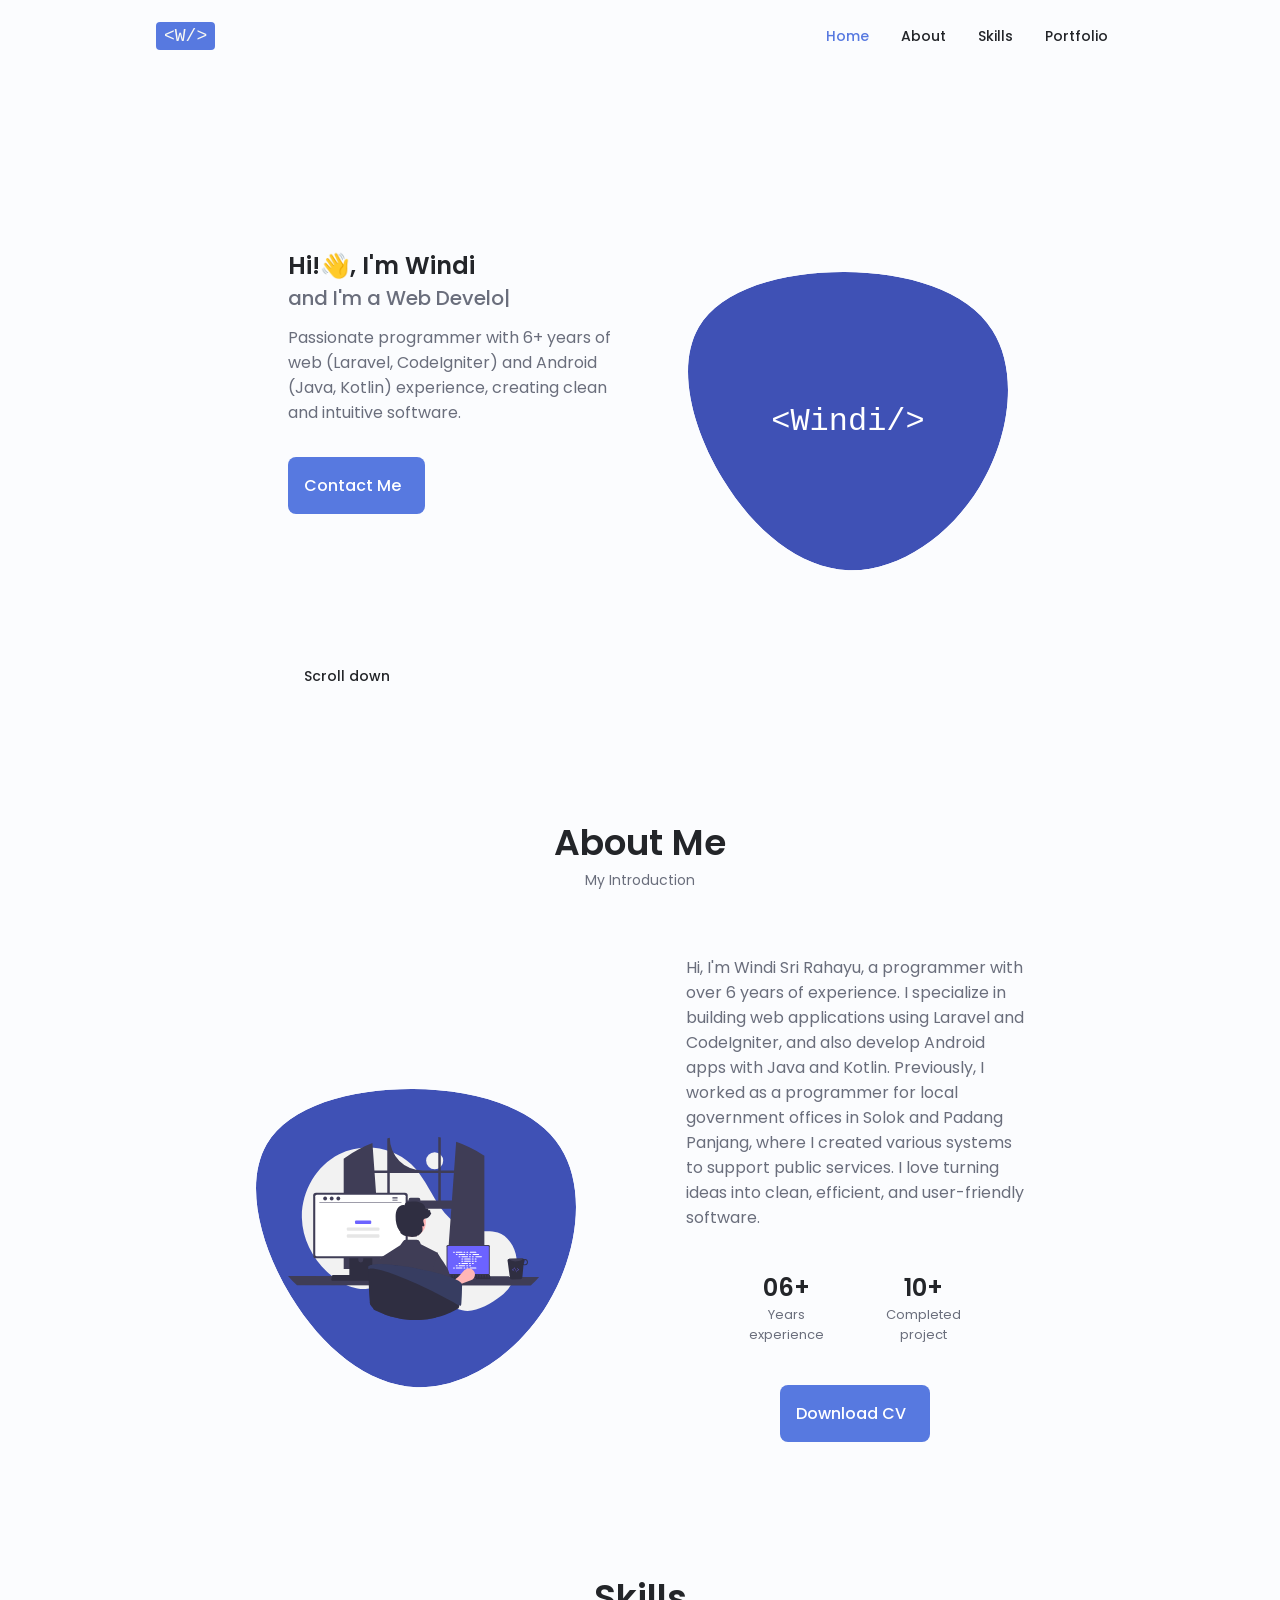
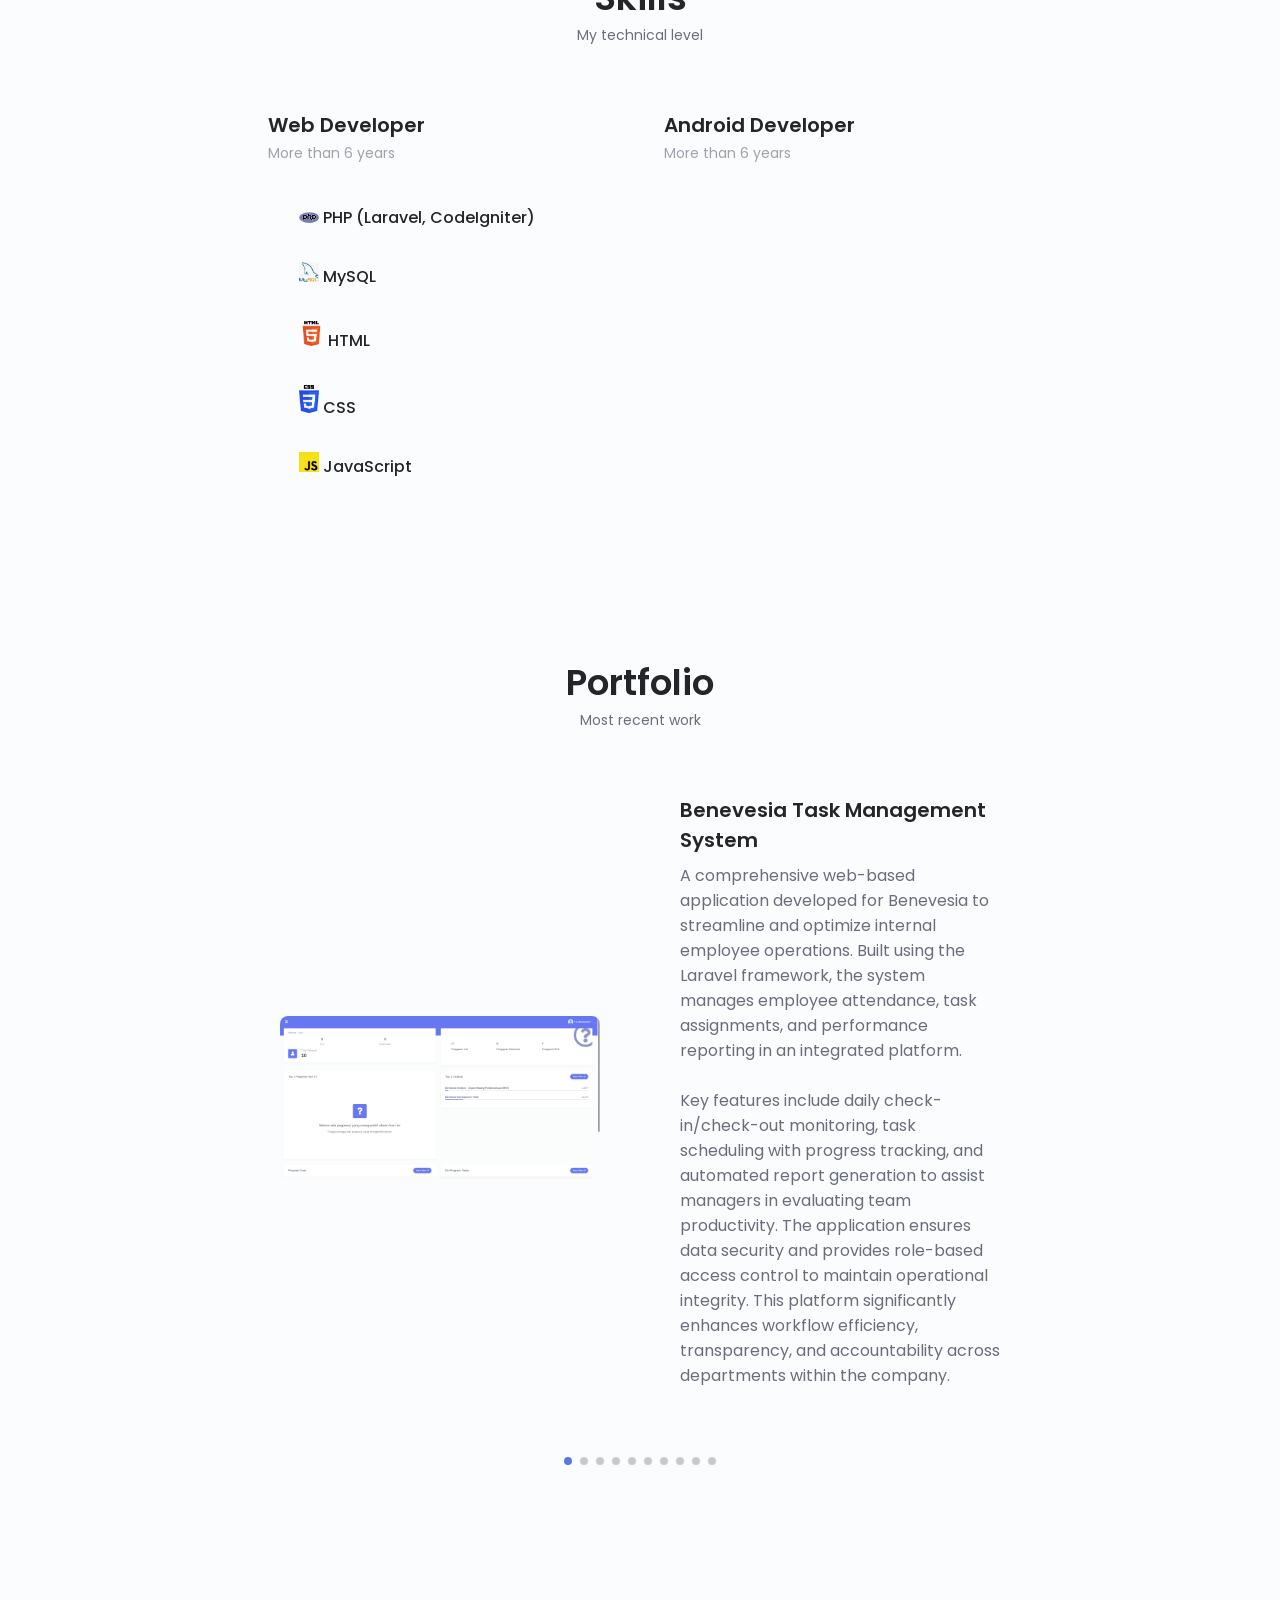
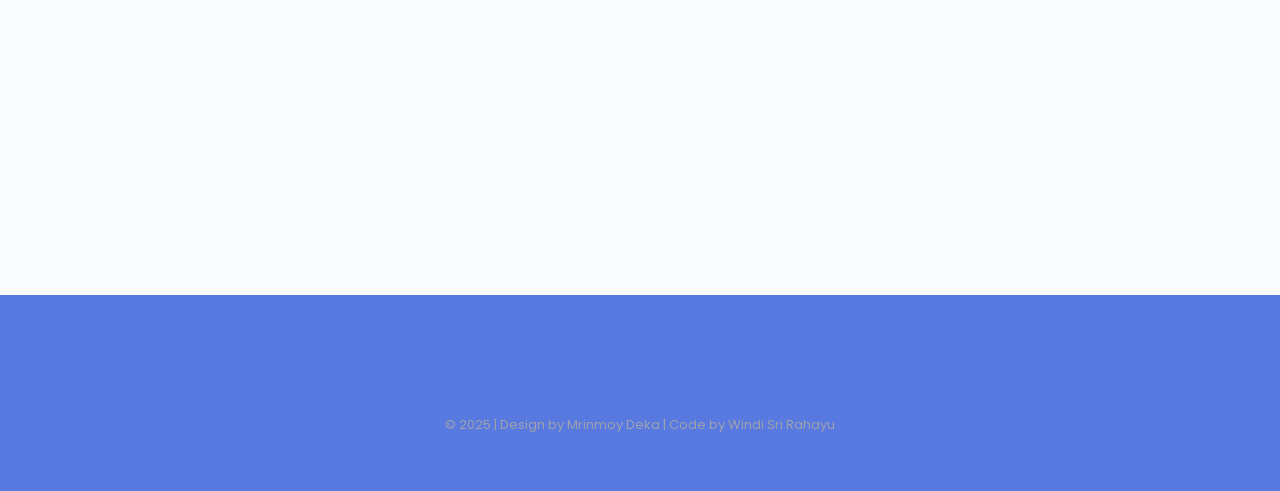
==== commit ff183142: "change link portfolio" ====
--- a/index.html
+++ b/index.html
@@ -251,7 +251,7 @@
                     </div>
 
                     <div class="about__buttons" style="justify-content: center; align-items: center;">
-                        <a download="" href="assets/pdf/mrinmoy-cv.pdf" class="button button--flex">
+                        <a download="" href="assets/pdf/Windi-cv.pdf" class="button button--flex">
                             Download CV <i class="uil uil-download-alt button__icon"></i>
                         </a>
                     </div>
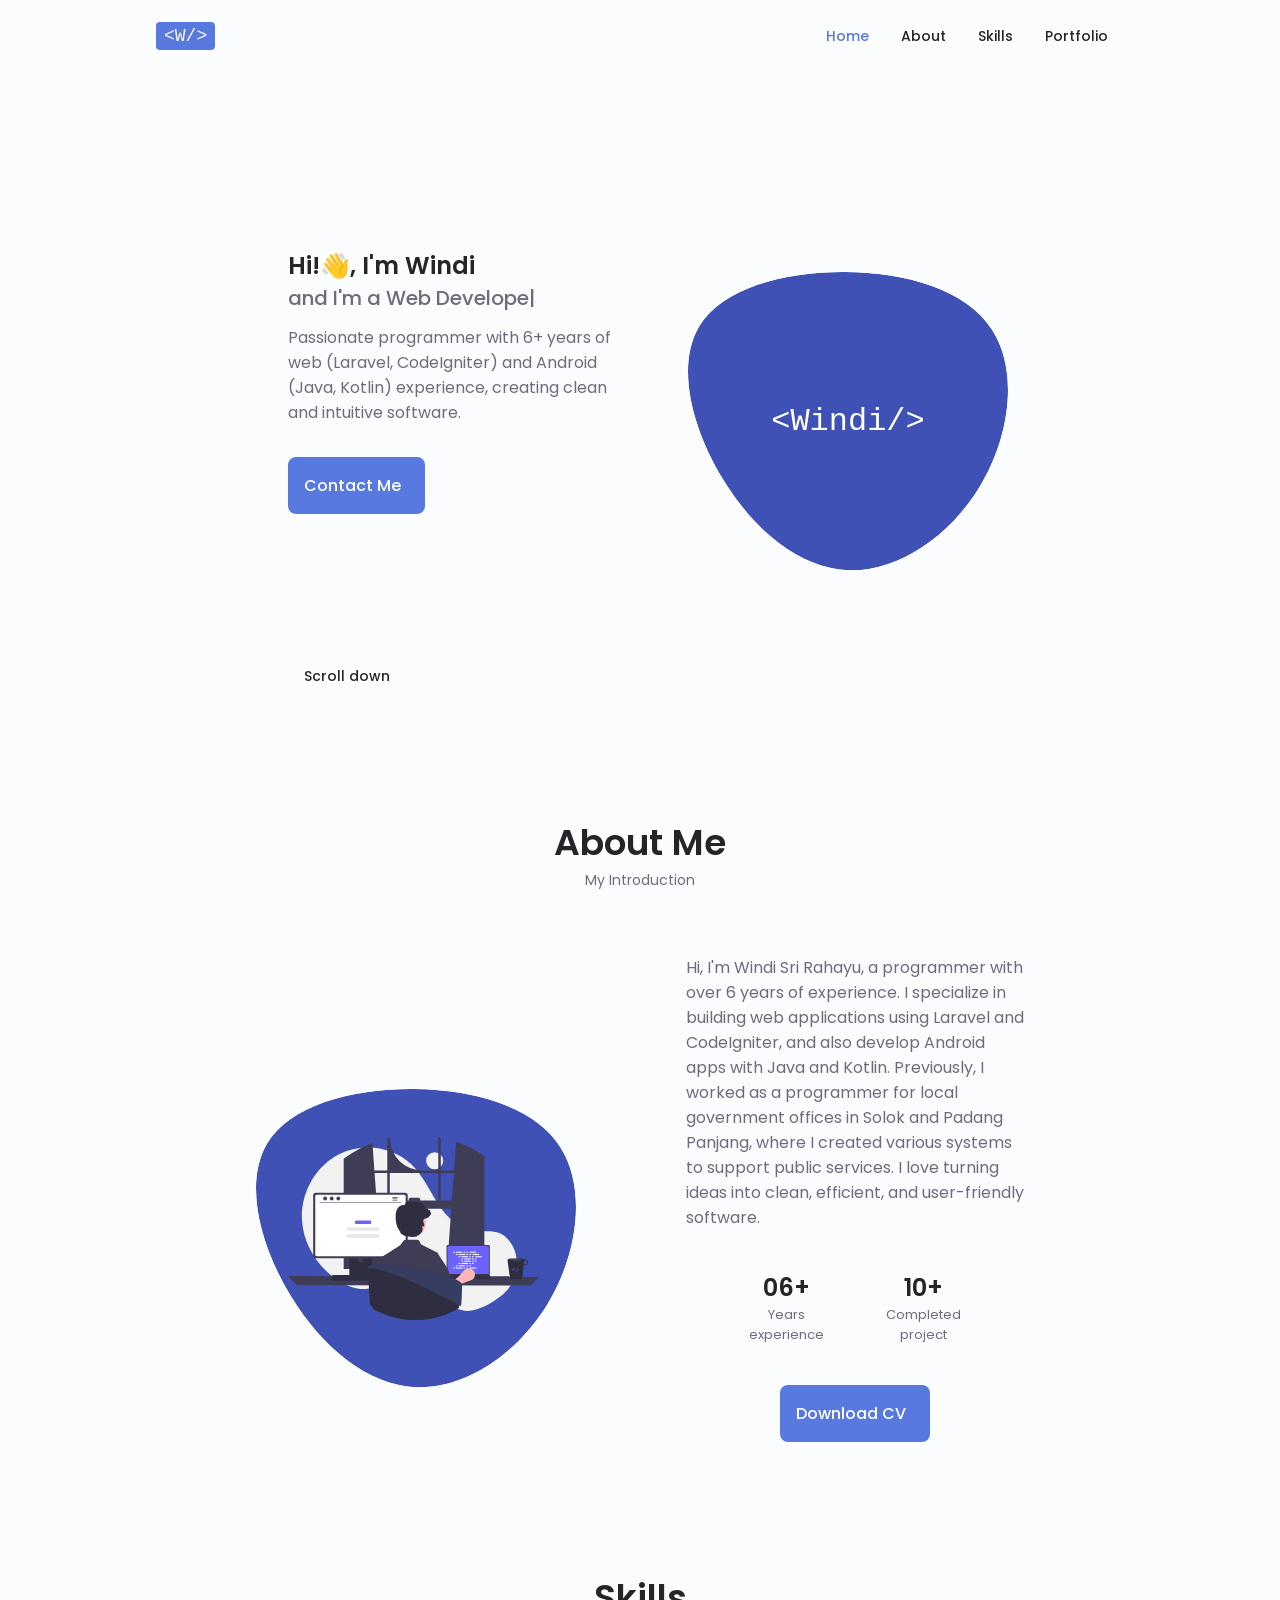
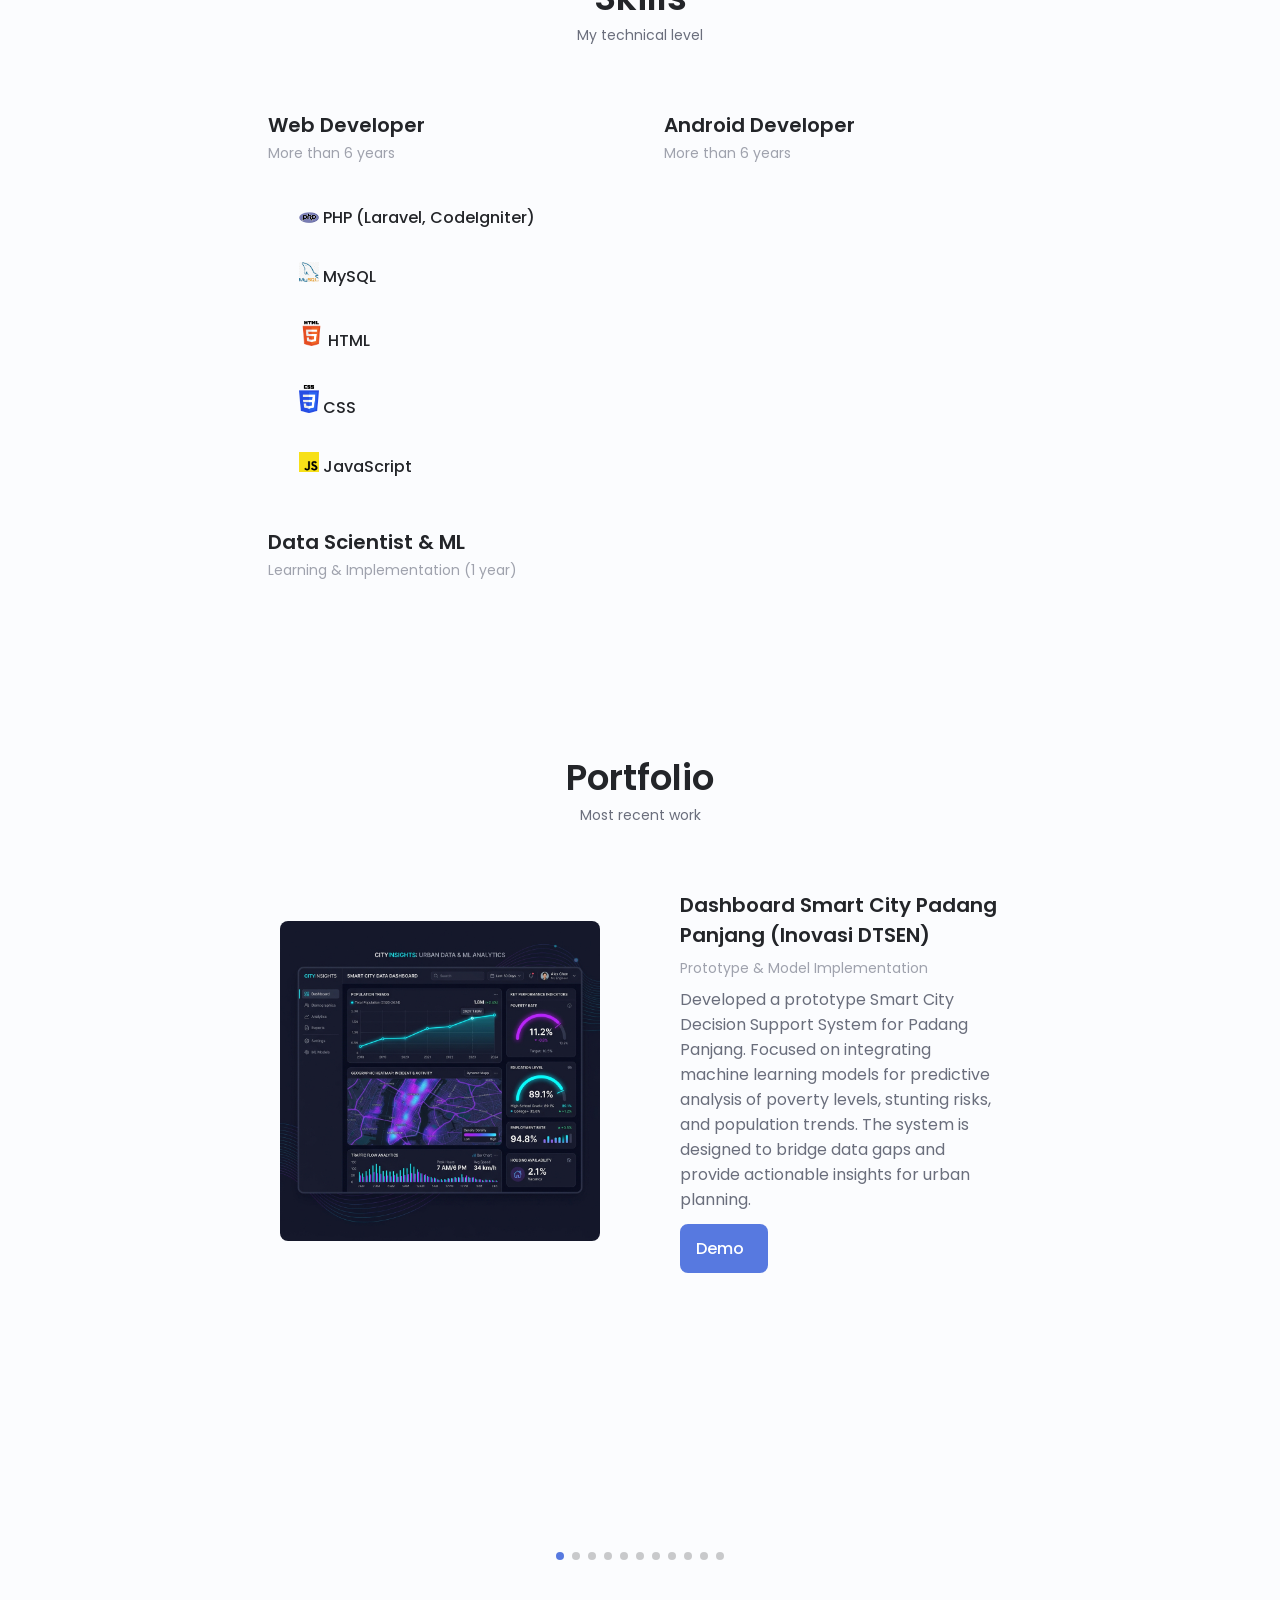
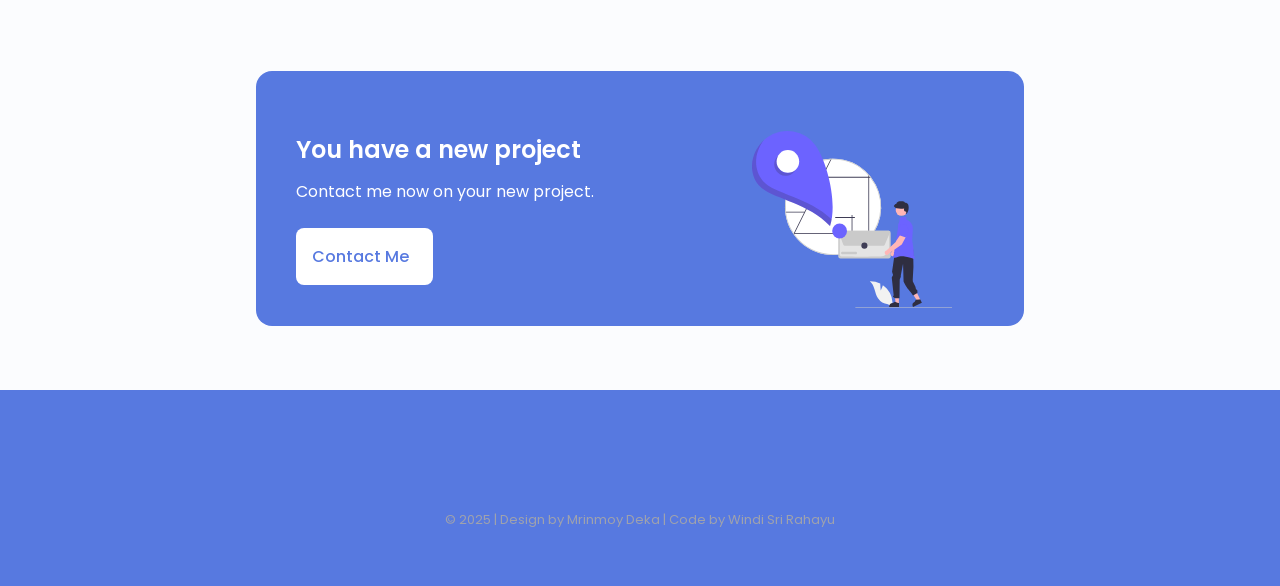
==== commit b9c64bb3: "feat: add Data Scientist & ML skills section and portfolio entry" ====
--- a/index.html
+++ b/index.html
@@ -265,89 +265,116 @@
             <span class="section__subtitle">My technical level</span>
 
             <div data-aos="fade-up" class="skills__container container grid">
-               <div>
                 <!--==================== SKILL 1 ====================-->
-                <div class="skills__content skills__open">
-                    <div class="skills__header">
-                        <i class="uil uil-brackets-curly skills__icon"></i>
-
-                        <div>
-                            <h1 class="skills__title">Web Developer</h1>
-                            <span class="skills__subtitle">More than 6 years</span>
-                        </div>
-
-                        <i class="uil uil-angle-down skills__arrow"></i>
-                    </div>
-
-                    <div class="skills__list grid">
-
-                        <div class="skills__data">
-                            <div class="skills__titles">
-                                <h3 class="skills__name"><img src="assets/img/php.png" class="skills__logo"
-                                        width="20px" alt=""> PHP (Laravel, CodeIgniter)</h3>
-                            </div>
-                        </div>
-                        <div class="skills__data">
-                            <div class="skills__titles">
-                                <h3 class="skills__name"><img src="assets/img/sql.png" class="skills__logo"
-                                        width="20px" alt=""> MySQL</h3>
-                            </div>
-                        </div>
-                        <div class="skills__data">
-                            <div class="skills__titles">
-                                <h3 class="skills__name"><img src="assets/img/html.png" class="skills__logo"
-                                        width="25px" alt=""> HTML</h3>
-                            </div>
-                        </div>
-                        <div class="skills__data">
-                            <div class="skills__titles">
-                                <h3 class="skills__name"><img src="assets/img/css.png" class="skills__logo"
-                                        width="20px" alt=""> CSS</h3>
-                            </div>
-                        </div>
-                        <div class="skills__data">
-                            <div class="skills__titles">
-                                <h3 class="skills__name"><img src="assets/img/javascript.png" class="skills__logo"
-                                        width="20px" alt=""> JavaScript</h3>
-                            </div>
-                        </div>
-                    </div>
-                </div>
-
-               
-               
-            </div>
-            <div>
-                 <div class="skills__content skills__close">
-                    <div class="skills__header">
-                        <i class="uil uil-mobile-android skills__icon"></i>
-
-                        <div>
-                            <h1 class="skills__title">Android Developer</h1>
-                            <span class="skills__subtitle">More than 6 years</span>
-                        </div>
-
-                        <i class="uil uil-angle-down skills__arrow"></i>
-                    </div>
-
-                    <div class="skills__list grid">
-                        <div class="skills__data">
-                            <div class="skills__titles">
-                                <h3 class="skills__name"><img src="assets/img/java.png" class="skills__logo"
-                                        width="20px" alt=""> Java</h3>
-                            </div>
-                        </div>
-                        <div class="skills__data">
-                            <div class="skills__titles">
-                                <h3 class="skills__name"><img src="assets/img/Kotlin.png" class="skills__logo"
-                                        width="20px" alt=""> Kotlin</h3>
-                            </div>
-                        </div>
-                    </div>
-                </div>
-            </div>
-
-            </div>
+                <div>
+                    <div class="skills__content skills__open">
+                        <div class="skills__header">
+                            <i class="uil uil-brackets-curly skills__icon"></i>
+                            <div>
+                                <h1 class="skills__title">Web Developer</h1>
+                                <span class="skills__subtitle">More than 6 years</span>
+                            </div>
+                            <i class="uil uil-angle-down skills__arrow"></i>
+                        </div>
+                        <div class="skills__list grid">
+                            <div class="skills__data">
+                                <div class="skills__titles">
+                                    <h3 class="skills__name"><img src="assets/img/php.png" class="skills__logo"
+                                            width="20px" alt=""> PHP (Laravel, CodeIgniter)</h3>
+                                </div>
+                            </div>
+                            <div class="skills__data">
+                                <div class="skills__titles">
+                                    <h3 class="skills__name"><img src="assets/img/sql.png" class="skills__logo"
+                                            width="20px" alt=""> MySQL</h3>
+                                </div>
+                            </div>
+                            <div class="skills__data">
+                                <div class="skills__titles">
+                                    <h3 class="skills__name"><img src="assets/img/html.png" class="skills__logo"
+                                            width="25px" alt=""> HTML</h3>
+                                </div>
+                            </div>
+                            <div class="skills__data">
+                                <div class="skills__titles">
+                                    <h3 class="skills__name"><img src="assets/img/css.png" class="skills__logo"
+                                            width="20px" alt=""> CSS</h3>
+                                </div>
+                            </div>
+                            <div class="skills__data">
+                                <div class="skills__titles">
+                                    <h3 class="skills__name"><img src="assets/img/javascript.png" class="skills__logo"
+                                            width="20px" alt=""> JavaScript</h3>
+                                </div>
+                            </div>
+                        </div>
+                    </div>
+                </div>
+
+                <!--==================== SKILL 2 ====================-->
+                <div>
+                     <div class="skills__content skills__close">
+                        <div class="skills__header">
+                            <i class="uil uil-mobile-android skills__icon"></i>
+                            <div>
+                                <h1 class="skills__title">Android Developer</h1>
+                                <span class="skills__subtitle">More than 6 years</span>
+                            </div>
+                            <i class="uil uil-angle-down skills__arrow"></i>
+                        </div>
+                        <div class="skills__list grid">
+                            <div class="skills__data">
+                                <div class="skills__titles">
+                                    <h3 class="skills__name"><img src="assets/img/java.png" class="skills__logo"
+                                            width="20px" alt=""> Java</h3>
+                                </div>
+                            </div>
+                            <div class="skills__data">
+                                <div class="skills__titles">
+                                    <h3 class="skills__name"><img src="assets/img/Kotlin.png" class="skills__logo"
+                                            width="20px" alt=""> Kotlin</h3>
+                                </div>
+                            </div>
+                        </div>
+                    </div>
+                </div>
+
+                <!--==================== SKILL 3 ====================-->
+                <div>
+                      <div class="skills__content skills__close">
+                        <div class="skills__header">
+                            <i class="uil uil-chart-line skills__icon"></i>
+                            <div>
+                                <h1 class="skills__title">Data Scientist & ML</h1>
+                                <span class="skills__subtitle">Learning & Implementation (1 year)</span>
+                            </div>
+                            <i class="uil uil-angle-down skills__arrow"></i>
+                        </div>
+                        <div class="skills__list grid">
+                            <div class="skills__data">
+                                <div class="skills__titles">
+                                    <h3 class="skills__name"><img src="assets/img/python.png" class="skills__logo"
+                                            width="20px" alt=""> Python (Pandas, NumPy)</h3>
+                                </div>
+                            </div>
+                            <div class="skills__data">
+                                <div class="skills__titles">
+                                    <h3 class="skills__name">Scikit-learn</h3>
+                                </div>
+                            </div>
+                            <div class="skills__data">
+                                <div class="skills__titles">
+                                    <h3 class="skills__name">Streamlit</h3>
+                                </div>
+                            </div>
+                            <div class="skills__data">
+                                <div class="skills__titles">
+                                    <h3 class="skills__name">Neural Networks Integration</h3>
+                                </div>
+                            </div>
+                        </div>
+                    </div>
+                </div>
             </div>
 
 
@@ -362,6 +389,21 @@
 
             <div data-aos="fade-right" class="portfolio__container container swiper-container">
                 <div class="swiper-wrapper">
+                    <!--==================== PORTFOLIO 0 ====================-->
+                    <div class="portfolio__content grid swiper-slide">
+                        <img src="assets/img/ml-dashboard.png" alt="" class="portfolio__img">
+                        <div class="portfolio__data">
+                            <h3 class="portfolio__title">Dashboard Smart City Padang Panjang (Inovasi DTSEN)</h3>
+                            <span class="portfolio__subtitle" style="font-size: var(--small-font-size); color: var(--text-color-light); margin-bottom: var(--mb-0-5); display: block;">Prototype & Model Implementation</span>
+                            <p class="portfolio__description">
+                                Developed a prototype Smart City Decision Support System for Padang Panjang. Focused on integrating machine learning models for predictive analysis of poverty levels, stunting risks, and population trends. The system is designed to bridge data gaps and provide actionable insights for urban planning.
+                            </p>
+                            <a href="https://ml-padangpanjang-hyctnlwdpyzbhlucnkxbgt.streamlit.app/" class="button button--flex button--small portfolio_-button">
+                                Demo
+                                <i class="uil uil-arrow-right button__icon"></i>
+                            </a>
+                        </div>
+                    </div>
                     <!--==================== PORTFOLIO 1 ====================-->
 
 
@@ -639,7 +681,7 @@
     <script defer>
     window.onload = function() {
         var typed = new Typed(".auto-input", {
-            strings: ["a Web Developer", "an Android Developer", "passionate about Data & ML", "a lifelong learner"],
+            strings: ["a Web Developer", "an Android Developer", "a Data Scientist & ML Developer", "a lifelong learner"],
 
             typeSpeed: 50,
             backSpeed: 50,
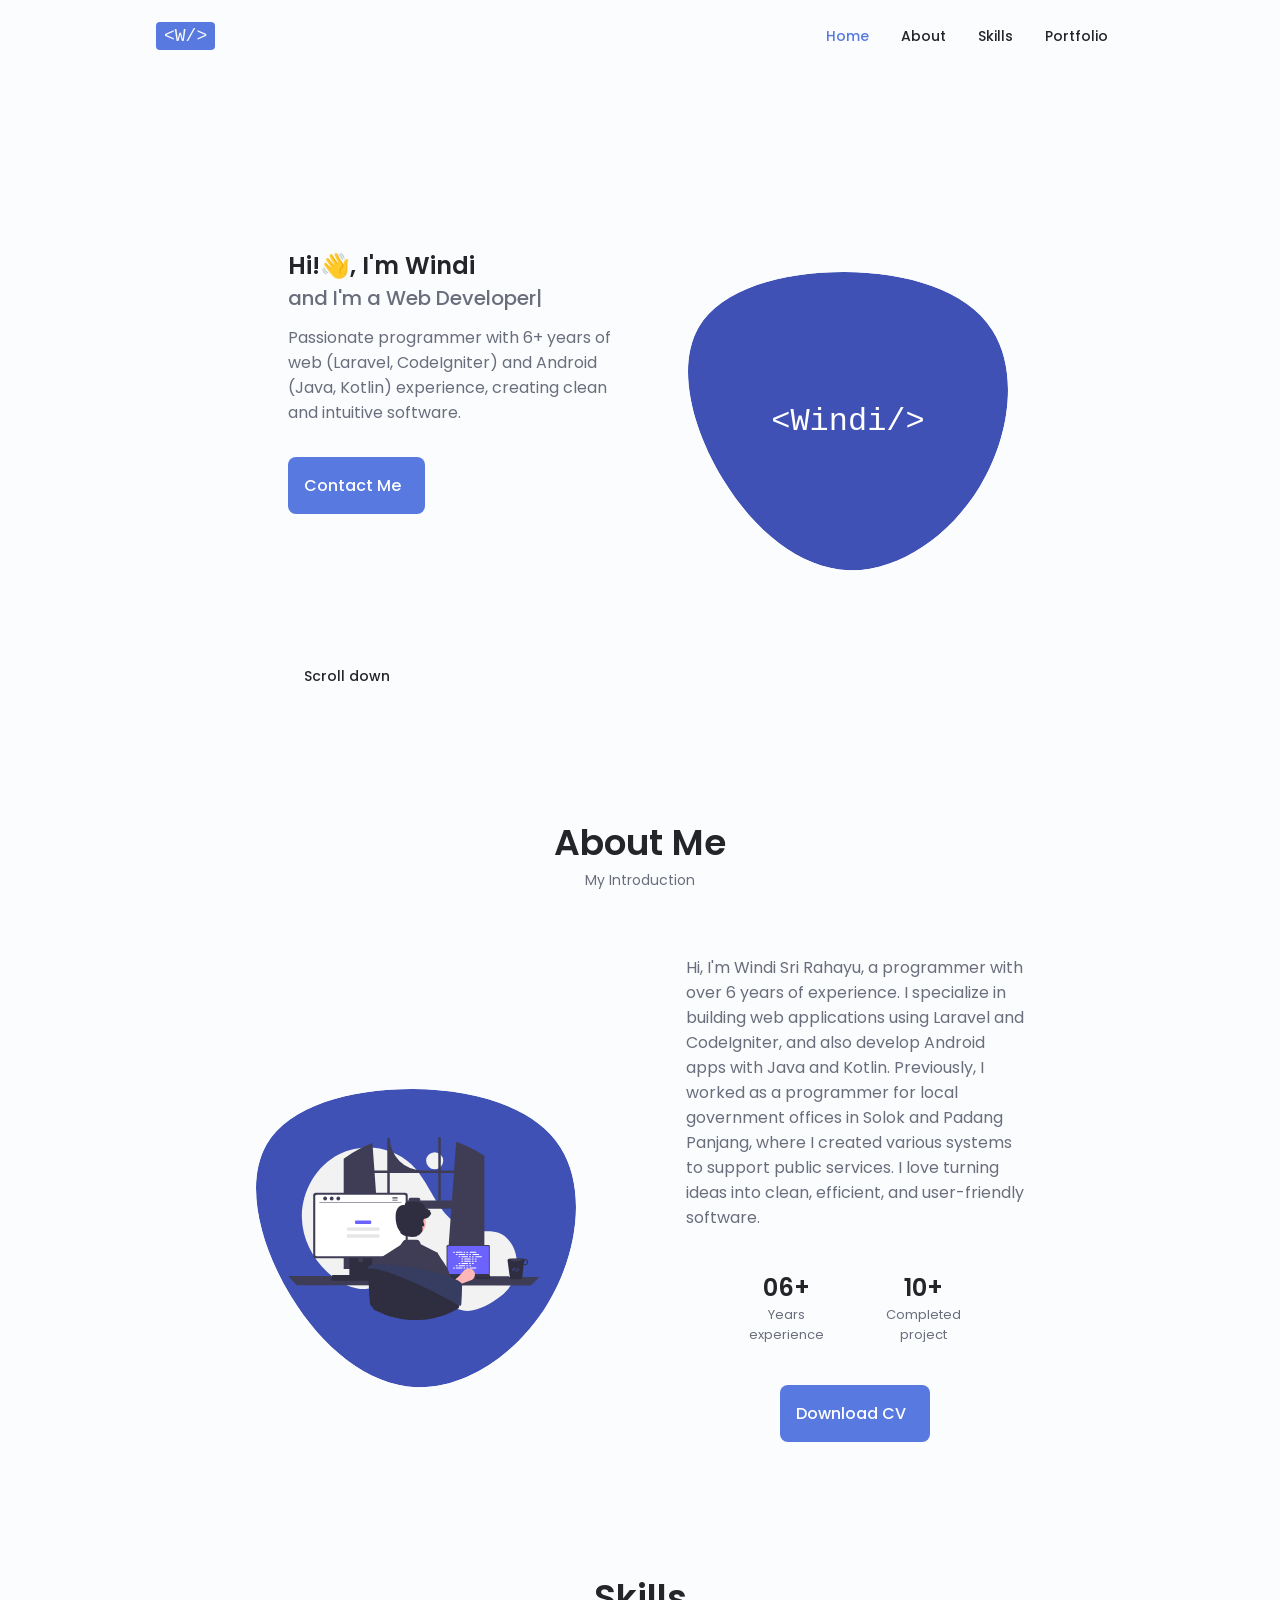
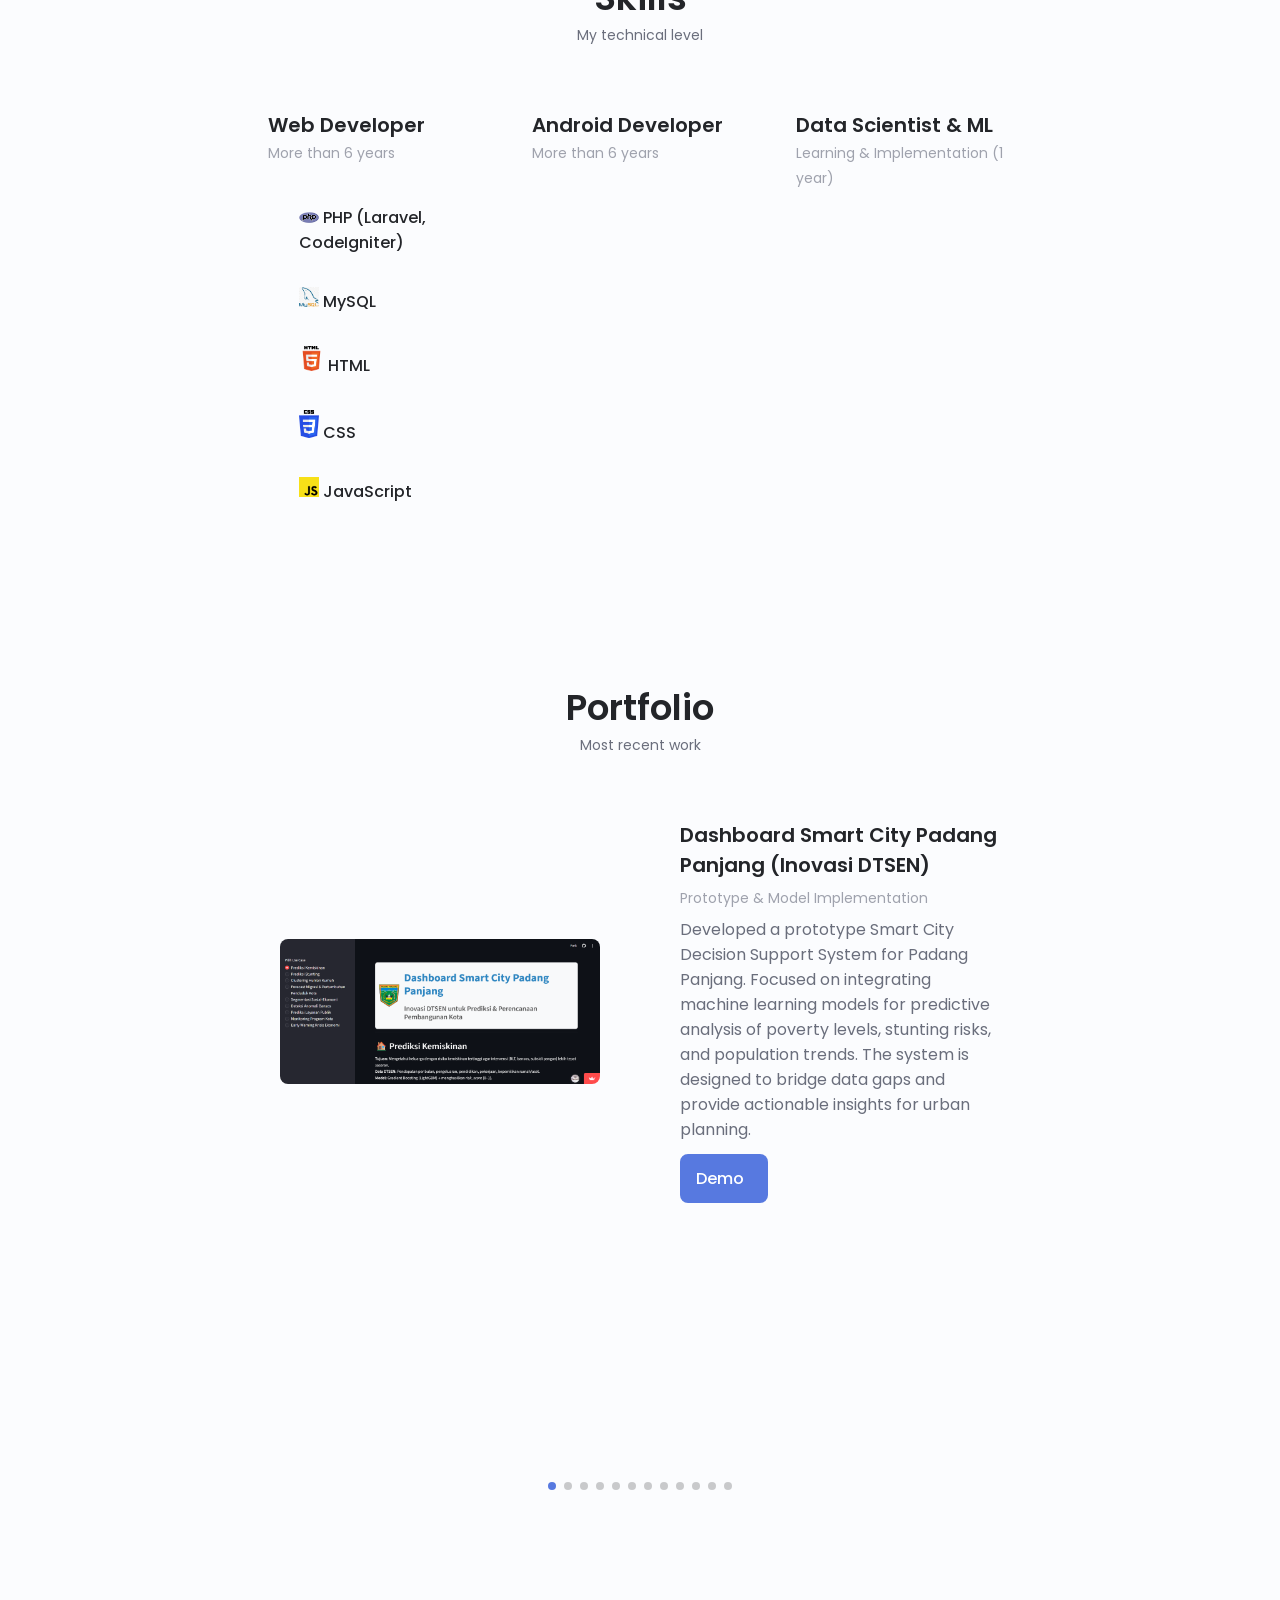
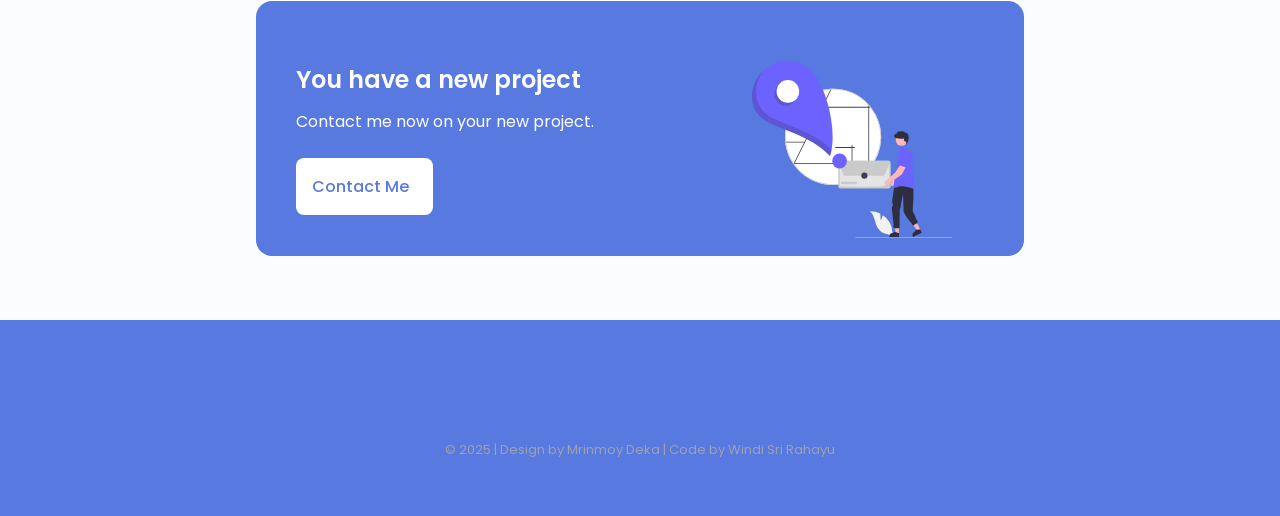
==== commit 41757308: "feat: initialize portfolio assets and add base styling" ====
--- a/index.html
+++ b/index.html
@@ -404,6 +404,18 @@
                             </a>
                         </div>
                     </div>
+
+                    <!--==================== PORTFOLIO P3KE ====================-->
+                    <div class="portfolio__content grid swiper-slide">
+                        <img src="assets/img/p3ke-dashboard.png" alt="" class="portfolio__img">
+                        <div class="portfolio__data">
+                            <h3 class="portfolio__title">Social Welfare & Poverty Elimination Dashboard (P3KE)</h3>
+                            <span class="portfolio__subtitle" style="font-size: var(--small-font-size); color: var(--text-color-light); margin-bottom: var(--mb-0-5); display: block;">Laravel & Machine Learning Integration</span>
+                            <p class="portfolio__description">
+                                Developed an integrated data platform using Laravel and Machine Learning to process P3KE data. The dashboard provides risk assessment for identifying extreme poverty, features automated family status analysis using predictive models, and offers visualization tools to support the government's acceleration of poverty elimination programs.
+                            </p>
+                        </div>
+                    </div>
                     <!--==================== PORTFOLIO 1 ====================-->
 
 
--- a/assets/css/style.css
+++ b/assets/css/style.css
@@ -1093,6 +1093,10 @@
     margin-left: auto;
   }
 
+  .skills__container {
+    grid-template-columns: repeat(3, 1fr);
+  }
+
   .change-theme {
     margin: 0;
   }
